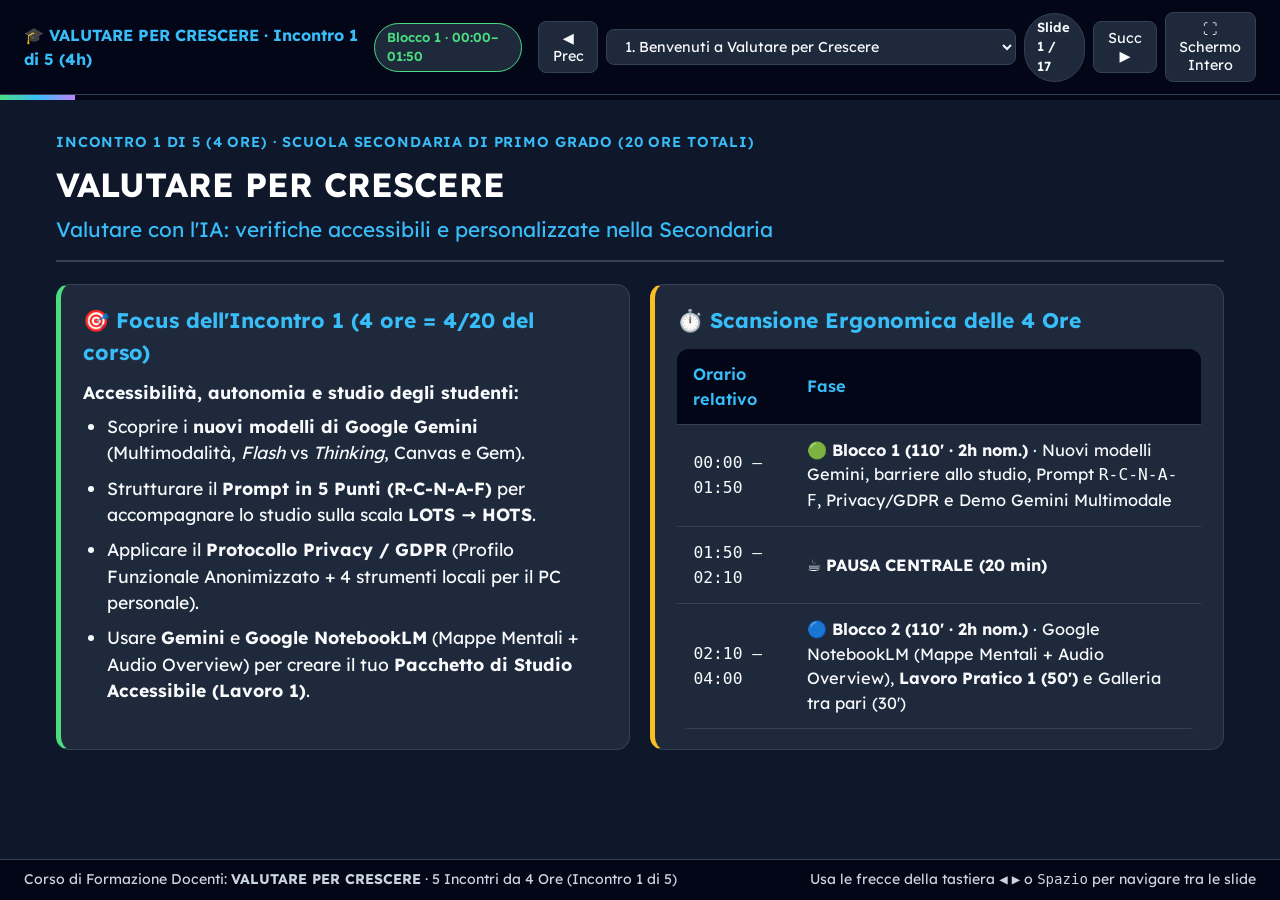
==== Incontro_1/Incontro_1_Presentazione_Aula.html @ 9e2d90a9 "Rimodulazione corso su 5 incontri da 4 ore (20h): Syllabus, Incontro 1, Lavori Pratici e Ricettario" ====
<!DOCTYPE html>
<html lang="it">
<head>
  <meta charset="UTF-8" />
  <meta name="viewport" content="width=device-width, initial-scale=1.0" />
  <title>VALUTARE PER CRESCERE — Incontro 1 di 5 (4 ore · Presentazione d'Aula)</title>
  <link rel="preconnect" href="https://fonts.googleapis.com">
  <link rel="preconnect" href="https://fonts.gstatic.com" crossorigin>
  <link href="https://fonts.googleapis.com/css2?family=Atkinson+Hyperlegible:ital,wght@0,400;0,700;1,400&family=Lexend:wght@400;500;600;700&display=swap" rel="stylesheet">
  <style>
    :root {
      --bg: #0f172a;
      --card: #1e293b;
      --card-alt: #263449;
      --text: #f8fafc;
      --muted: #cbd5e1;
      --accent: #38bdf8;
      --accent-green: #4ade80;
      --accent-amber: #fbbf24;
      --accent-purple: #c084fc;
      --danger: #f87171;
      --border: #334155;
    }
    * { box-sizing: border-box; margin: 0; padding: 0; }
    body {
      font-family: 'Lexend', 'Atkinson Hyperlegible', system-ui, sans-serif;
      background: var(--bg);
      color: var(--text);
      height: 100vh;
      display: flex;
      flex-direction: column;
      overflow: hidden;
      line-height: 1.5;
    }
    header {
      background: #020617;
      border-bottom: 1px solid var(--border);
      padding: 0.75rem 1.5rem;
      display: flex;
      align-items: center;
      justify-content: space-between;
      gap: 1rem;
    }
    .brand {
      display: flex;
      align-items: center;
      gap: 0.75rem;
      font-weight: 700;
      font-size: 1rem;
      color: var(--accent);
    }
    .badge {
      padding: 0.25rem 0.75rem;
      border-radius: 999px;
      font-size: 0.82rem;
      font-weight: 600;
      background: var(--card);
      color: var(--text);
      border: 1px solid var(--border);
    }
    .badge.b1 { border-color: var(--accent-green); color: var(--accent-green); }
    .badge.b2 { border-color: var(--accent); color: var(--accent); }
    .badge.pausa { border-color: var(--accent-amber); color: var(--accent-amber); }
    .controls {
      display: flex;
      align-items: center;
      gap: 0.5rem;
    }
    button, select {
      font-family: inherit;
      background: var(--card);
      color: var(--text);
      border: 1px solid var(--border);
      padding: 0.45rem 0.85rem;
      border-radius: 0.5rem;
      cursor: pointer;
      font-size: 0.9rem;
      transition: background 0.15s, border-color 0.15s;
    }
    button:hover, select:hover {
      background: var(--card-alt);
      border-color: var(--accent);
    }
    #progress-container {
      width: 100%;
      height: 5px;
      background: #020617;
    }
    #progress-bar {
      height: 100%;
      background: linear-gradient(90deg, var(--accent-green), var(--accent), var(--accent-purple));
      width: 5%;
      transition: width 0.25s ease;
    }
    main {
      flex: 1;
      overflow-y: auto;
      padding: 2rem 3.5rem;
      display: flex;
      align-items: flex-start;
      justify-content: center;
    }
    .slide {
      display: none;
      width: 100%;
      max-width: 1220px;
      animation: fadeIn 0.2s ease;
    }
    @keyframes fadeIn {
      from { opacity: 0; transform: translateY(6px); }
      to { opacity: 1; transform: translateY(0); }
    }
    .slide-header {
      margin-bottom: 1.4rem;
      border-bottom: 2px solid var(--border);
      padding-bottom: 0.9rem;
    }
    .slide-kicker {
      font-size: 0.9rem;
      text-transform: uppercase;
      letter-spacing: 0.06em;
      color: var(--accent);
      font-weight: 600;
      margin-bottom: 0.3rem;
    }
    h1 {
      font-size: 2.1rem;
      font-weight: 700;
      color: #ffffff;
    }
    h2 {
      font-size: 1.32rem;
      color: var(--accent);
      margin-bottom: 0.65rem;
    }
    p, li {
      font-size: 1.1rem;
      color: var(--text);
    }
    ul, ol {
      padding-left: 1.5rem;
      display: flex;
      flex-direction: column;
      gap: 0.55rem;
    }
    .grid-2 {
      display: grid;
      grid-template-columns: 1fr 1fr;
      gap: 1.25rem;
      margin-top: 1rem;
    }
    .grid-3 {
      display: grid;
      grid-template-columns: repeat(3, 1fr);
      gap: 1.1rem;
      margin-top: 1rem;
    }
    .card {
      background: var(--card);
      border: 1px solid var(--border);
      border-radius: 0.85rem;
      padding: 1.25rem 1.4rem;
    }
    .card.highlight-green { border-left: 5px solid var(--accent-green); }
    .card.highlight-blue { border-left: 5px solid var(--accent); }
    .card.highlight-amber { border-left: 5px solid var(--accent-amber); }
    .card.highlight-purple { border-left: 5px solid var(--accent-purple); }
    .card.highlight-red { border-left: 5px solid var(--danger); }
    table {
      width: 100%;
      border-collapse: collapse;
      margin-top: 0.8rem;
      background: var(--card);
      border-radius: 0.75rem;
      overflow: hidden;
    }
    th, td {
      padding: 0.8rem 1rem;
      text-align: left;
      border-bottom: 1px solid var(--border);
      font-size: 1.02rem;
    }
    th {
      background: #020617;
      color: var(--accent);
      font-weight: 600;
    }
    .prompt-box {
      background: #020617;
      border: 1px solid var(--accent);
      border-radius: 0.75rem;
      padding: 1rem 1.2rem;
      font-family: 'Atkinson Hyperlegible', monospace;
      font-size: 0.98rem;
      white-space: pre-wrap;
      margin-top: 0.75rem;
      position: relative;
      color: #e2e8f0;
    }
    .copy-btn {
      position: absolute;
      top: 0.6rem;
      right: 0.6rem;
      background: var(--accent);
      color: #020617;
      font-weight: 700;
      border: none;
      padding: 0.3rem 0.7rem;
      font-size: 0.8rem;
    }
    .copy-btn:hover {
      background: #7dd3fc;
    }
    .trainer-note {
      margin-top: 1.25rem;
      padding: 0.85rem 1.2rem;
      background: rgba(56, 189, 248, 0.1);
      border: 1px dashed var(--accent);
      border-radius: 0.65rem;
      font-size: 0.96rem;
      color: var(--muted);
    }
    footer {
      background: #020617;
      border-top: 1px solid var(--border);
      padding: 0.6rem 1.5rem;
      display: flex;
      justify-content: space-between;
      align-items: center;
      font-size: 0.88rem;
      color: var(--muted);
    }
  </style>
</head>
<body>
  <header>
    <div class="brand">
      <span>🎓 VALUTARE PER CRESCERE · Incontro 1 di 5 (4h)</span>
      <span id="block-badge" class="badge b1">Blocco 1 · 00:00–01:50</span>
    </div>
    <div class="controls">
      <button id="prev-btn" onclick="prevSlide()" title="Slide precedente (Freccia Sinistra)">◀ Prec</button>
      <select id="slide-select" onchange="jumpToSlide(this.value)" aria-label="Seleziona slide"></select>
      <span id="counter" class="badge">Slide 1 / 17</span>
      <button id="next-btn" onclick="nextSlide()" title="Slide successiva (Freccia Destra / Spazio)">Succ ▶</button>
      <button onclick="toggleFullScreen()" title="Schermo intero">⛶ Schermo Intero</button>
    </div>
  </header>
  <div id="progress-container"><div id="progress-bar"></div></div>

  <main>
    <!-- SLIDE 1 -->
    <section class="slide" data-block="Blocco 1 · 00:00–01:50" data-badge="b1" data-title="1. Benvenuti a Valutare per Crescere">
      <div class="slide-header">
        <div class="slide-kicker">Incontro 1 di 5 (4 ore) · Scuola Secondaria di Primo Grado (20 ore totali)</div>
        <h1>VALUTARE PER CRESCERE</h1>
        <p style="color:var(--accent); font-size:1.3rem; margin-top:0.3rem;">Valutare con l'IA: verifiche accessibili e personalizzate nella Secondaria</p>
      </div>
      <div class="grid-2">
        <div class="card highlight-green">
          <h2>🎯 Focus dell'Incontro 1 (4 ore = 4/20 del corso)</h2>
          <p style="margin-bottom:0.5rem;"><strong>Accessibilità, autonomia e studio degli studenti:</strong></p>
          <ul>
            <li>Scoprire i <strong>nuovi modelli di Google Gemini</strong> (Multimodalità, <em>Flash</em> vs <em>Thinking</em>, Canvas e Gem).</li>
            <li>Strutturare il <strong>Prompt in 5 Punti (R-C-N-A-F)</strong> per accompagnare lo studio sulla scala <strong>LOTS → HOTS</strong>.</li>
            <li>Applicare il <strong>Protocollo Privacy / GDPR</strong> (Profilo Funzionale Anonimizzato + 4 strumenti locali per il PC personale).</li>
            <li>Usare <strong>Gemini</strong> e <strong>Google NotebookLM</strong> (Mappe Mentali + Audio Overview) per creare il tuo <strong>Pacchetto di Studio Accessibile (Lavoro 1)</strong>.</li>
          </ul>
        </div>
        <div class="card highlight-amber">
          <h2>⏱️ Scansione Ergonomica delle 4 Ore</h2>
          <table>
            <tr><th>Orario relativo</th><th>Fase</th></tr>
            <tr><td><code>00:00 – 01:50</code></td><td>🟢 <strong>Blocco 1 (110' · 2h nom.)</strong> · Nuovi modelli Gemini, barriere allo studio, Prompt <code>R-C-N-A-F</code>, Privacy/GDPR e Demo Gemini Multimodale</td></tr>
            <tr><td><code>01:50 – 02:10</code></td><td>☕ <strong>PAUSA CENTRALE (20 min)</strong></td></tr>
            <tr><td><code>02:10 – 04:00</code></td><td>🔵 <strong>Blocco 2 (110' · 2h nom.)</strong> · Google NotebookLM (Mappe Mentali + Audio Overview), <strong>Lavoro Pratico 1 (50')</strong> e Galleria tra pari (30')</td></tr>
          </table>
        </div>
      </div>
    </section>

    <!-- SLIDE 2 -->
    <section class="slide" data-block="Blocco 1 · 00:00–01:50" data-badge="b1" data-title="2. Setup Operativo in Laboratorio">
      <div class="slide-header">
        <div class="slide-kicker">Logistica del Laboratorio Informatico · 10 minuti</div>
        <h1>Setup Operativo sul tuo Google Drive</h1>
      </div>
      <div class="grid-2">
        <div class="card highlight-blue">
          <h2>📁 1. Crea la tua Cartella per i 5 Giorni</h2>
          <ol>
            <li>Accedi a Chrome con il tuo account <strong>Google Workspace for Education</strong>.</li>
            <li>Apri <strong>Google Drive</strong> e crea la cartella principale:<br/><code>Corso_Valutare_Per_Crescere</code></li>
            <li>Crea all'interno le <strong>5 sottocartelle</strong> (una per ciascun incontro da 4 ore):
              <ul>
                <li><code>01_Giorno1_Studio_Accessibile</code> (Oggi!)</li>
                <li><code>02_Giorno2_Verifica_Multilivello_UDL</code></li>
                <li><code>03_Giorno3_Rubrica_KSM_e_Feedback</code></li>
                <li><code>04_Giorno4_Banca_Quesiti_e_Quiz_Digitale</code></li>
                <li><code>05_Giorno5_Verifica_Multimodale_e_Kit_Finale</code></li>
              </ul>
            </li>
          </ol>
        </div>
        <div class="card highlight-amber">
          <h2>🌐 2. Apri i 2 Strumenti IA di Oggi</h2>
          <ul>
            <li>Scheda 1: <strong>Google Gemini</strong> → <code>gemini.google.com</code></li>
            <li>Scheda 2: <strong>Google NotebookLM</strong> → <code>notebooklm.google</code></li>
          </ul>
          <div class="trainer-note">
            ⚠️ <strong>Regola di sicurezza in laboratorio:</strong> i PC della scuola sono condivisi. Salva sempre i tuoi lavori su Google Drive (mai sul Desktop locale) e ricorda di fare <strong>Logout</strong> a fine pomeriggio!
          </div>
        </div>
      </div>
    </section>

    <!-- SLIDE 3 -->
    <section class="slide" data-block="Blocco 1 · 00:00–01:50" data-badge="b1" data-title="3. Il Filo Rosso dei 5 Giorni (20 ore)">
      <div class="slide-header">
        <div class="slide-kicker">Architettura 5 Giorni × 4 Ore · 1 Lavoro Pratico al Giorno</div>
        <h1>Il Filo Rosso: 5 Lavori in Aula → 1 Kit Pronto per la Classe</h1>
      </div>
      <p>Scegli oggi <strong>un argomento reale della tua disciplina</strong>: in ciascuna delle 5 giornate costruirai un tassello del tuo <strong>Kit Valutativo Inclusivo</strong>.</p>
      <table>
        <thead>
          <tr><th>Giornata (4h)</th><th>Moduli del Corso (20/20)</th><th>Lavoro Pratico della Giornata</th></tr>
        </thead>
        <tbody>
          <tr>
            <td>🟢 <strong>Giorno 1 (4h)</strong></td>
            <td>Accessibilità, autonomia e studio degli studenti (<code>4/20</code>)</td>
            <td><strong>Lavoro 1</strong>: Pacchetto di Studio Accessibile (Gemini + NotebookLM)</td>
          </tr>
          <tr>
            <td>🔵 <strong>Giorno 2 (4h)</strong></td>
            <td>VerifichIAmo con l'IA — Parte I (<code>4h su 10/20</code>)</td>
            <td><strong>Lavoro 2</strong>: Verifica UDL a 3 Livelli sulla scala LOTS → HOTS</td>
          </tr>
          <tr>
            <td>🟣 <strong>Giorno 3 (4h)</strong></td>
            <td>VerifichIAmo con l'IA — Parte II (<code>4h su 10/20</code>)</td>
            <td><strong>Lavoro 3</strong>: Rubrica KSM + Autovalutazione + Feedback Formativo</td>
          </tr>
          <tr>
            <td>🟠 <strong>Giorno 4 (4h)</strong></td>
            <td>Area 1 Domande con IA (<code>2/20</code>) + Area 2 Quiz Digitali (<code>2/20</code>)</td>
            <td><strong>Lavoro 4A + 4B</strong>: Banca Quesiti in Fogli + Google Modulo Inclusivo</td>
          </tr>
          <tr>
            <td>🟡 <strong>Giorno 5 (4h)</strong></td>
            <td>Area 3 Video/Materiali (<code>2/20</code>) + VerifichIAmo Parte III (<code>2h su 10/20</code>)</td>
            <td><strong>Lavoro 5A + 5B</strong>: Verifica Multimodale + Peer-Review del Kit Completo</td>
          </tr>
        </tbody>
      </table>
    </section>

    <!-- SLIDE 4 -->
    <section class="slide" data-block="Blocco 1 · 00:00–01:50" data-badge="b1" data-title="4. Cosa cambia con i nuovi modelli di Gemini">
      <div class="slide-header">
        <div class="slide-kicker">Focus Tecnologico · Ecosistema Google Gratuito</div>
        <h1>Cosa Cambia con i Nuovi Modelli di Google Gemini?</h1>
      </div>
      <table>
        <thead>
          <tr>
            <th>Nuova Funzionalità</th>
            <th>Cosa significa sul piano tecnico</th>
            <th>Vantaggio pratico per il docente di Scuola Media</th>
          </tr>
        </thead>
        <tbody>
          <tr>
            <td>📸 <strong>1. Multimodalità Nativa</strong></td>
            <td>Elabora contemporaneamente testo, foto, schemi, grafici e PDF in un'unica ampia finestra di contesto.</td>
            <td>Fotografi la pagina del libro cartaceo o una vecchia verifica stampata e la trasformi subito senza ricopiare nulla.</td>
          </tr>
          <tr>
            <td>🧠 <strong>2. Modelli Rapidi (<em>Flash</em>) vs Ragionamento (<em>Thinking</em>)</strong></td>
            <td>I modelli <em>Thinking</em> eseguono una catena di pensiero (<em>Chain-of-Thought</em>) verificando vincoli e calcoli prima di rispondere.</td>
            <td>Usi <em>Flash</em> per glossari e testi ad alta leggibilità; usi <em>Thinking</em> per problemi di Matematica, verifiche LOTS→HOTS e <em>"Caccia all'errore"</em>.</td>
          </tr>
          <tr>
            <td>✍️ <strong>3. Gemini Canvas & Gem</strong></td>
            <td>Area di editing affiancata (Canvas) e assistenti pre-istruiti salvabili (Gem).</td>
            <td>Selezioni col mouse solo 3 righe troppo difficili e le semplifichi al volo; salvi le regole della tua materia in un Gem.</td>
          </tr>
          <tr>
            <td>📄 <strong>4. Esportazione 1-Clic in Workspace</strong></td>
            <td>Ponte nativo tra Gemini, Google Documenti e Google Fogli.</td>
            <td>Nessun copia-incolla manuale che perde la formattazione delle tabelle o delle griglie.</td>
          </tr>
        </tbody>
      </table>
    </section>

    <!-- SLIDE 5 -->
    <section class="slide" data-block="Blocco 1 · 00:00–01:50" data-badge="b1" data-title="5. Barriere allo studio e UDL nella Secondaria">
      <div class="slide-header">
        <div class="slide-kicker">Scuola Secondaria di I Grado (11–14 anni)</div>
        <h1>Abbattere le Barriere Strumentali senza Abbassare la Dignità Cognitiva</h1>
      </div>
      <div class="grid-2">
        <div class="card highlight-red">
          <h2>🚧 Cosa blocca lo studio autonomo a casa?</h2>
          <ul>
            <li><strong>DSA (L. 170/2010)</strong>: affaticamento nella decodifica visiva e saturazione della <em>memoria di lavoro</em> su periodi lunghi.</li>
            <li><strong>NAI / Italiano L2</strong>: competenza cognitiva integra, ma blocco sulla <em>lingua astratta dello studio</em> (passivi, subordinate, lessico tecnico non spiegato).</li>
            <li><strong>Disabilità (L. 104/92) e FIL</strong>: bisogno di ancoraggi concreti, esempi quotidiani e passaggi guidati.</li>
            <li><strong>ADHD / Funzioni Esecutive</strong>: smarrimento davanti al "muro di testo" privo di micro-obiettivi visivi.</li>
          </ul>
        </div>
        <div class="card highlight-green">
          <h2>💡 La Risposta UDL + IA</h2>
          <ul>
            <li><strong>Ridurre il Carico Cognitivo Estraneo</strong> (font, sintassi contorta, impaginazione confusa) per liberare energie sul <strong>Carico Pertinente</strong> (capire e ragionare).</li>
            <li><strong>Molteplici canali (UDL)</strong>: Testo <em>Easy-to-Read</em> + Mappa Mentale visiva + Audio Overview parlato.</li>
            <li><strong>Scaffolding</strong>: fornire la "rampa di accesso" (banca parole, esempio svolto, suggerimento) per far salire tutti verso il ragionamento!</li>
          </ul>
        </div>
      </div>
    </section>

    <!-- SLIDE 6 -->
    <section class="slide" data-block="Blocco 1 · 00:00–01:50" data-badge="b1" data-title="6. La Scala LOTS -> HOTS per guidare l'IA">
      <div class="slide-header">
        <div class="slide-kicker">Tassonomia di Anderson & Krathwohl (2001) + Criterio KSM</div>
        <h1>Perché "Studiare solo a Memoria" (LOTS 1) Penalizza i Più Fragili</h1>
      </div>
      <table>
        <thead>
          <tr>
            <th>Fascia</th>
            <th>Processo Cognitivo</th>
            <th>Cosa fa l'IA se NON la guidiamo</th>
            <th>Come istruiamo Gemini (Scaffolding Inclusivo)</th>
          </tr>
        </thead>
        <tbody>
          <tr>
            <td><strong>LOTS</strong></td>
            <td><strong>1. Ricordare</strong> <code>[A1, B1]</code></td>
            <td>❌ Genera 80% di domande mnemoniche (date, elenchi a vuoto).</td>
            <td>✅ Banche di parole, immagini etichettate, abbinamenti guidati.</td>
          </tr>
          <tr>
            <td><strong>LOTS</strong></td>
            <td><strong>2. Comprendere</strong> <code>[A2, B2]</code></td>
            <td>❌ Riassunti generici che tagliano i nessi causa-effetto.</td>
            <td>✅ Testi <em>Easy-to-Read</em>, metafore concrete, spiegazioni dialogate.</td>
          </tr>
          <tr>
            <td><strong>Ponte</strong></td>
            <td><strong>3. Applicare</strong> <code>[C3]</code></td>
            <td>❌ Esercizi privi di guida procedurale.</td>
            <td>✅ Procedura spezzettata <em>Passo 1 / Passo 2</em> + 1° esercizio già svolto.</td>
          </tr>
          <tr>
            <td><strong>HOTS</strong></td>
            <td><strong>4. Analizzare · 5. Valutare · 6. Creare</strong></td>
            <td>❌ Esclude gli HOTS dalle versioni facilitate!</td>
            <td>✅ Tabelle comparative semicompilate + <strong>"Caccia all'errore"</strong> con frasi-avvio.</td>
          </tr>
        </tbody>
      </table>
    </section>

    <!-- SLIDE 7 -->
    <section class="slide" data-block="Blocco 1 · 00:00–01:50" data-badge="b1" data-title="7. Il Framework R-C-N-A-F per governare Gemini">
      <div class="slide-header">
        <div class="slide-kicker">Ingegneria del Prompt Didattico</div>
        <h1>Governare Gemini fin dal Giorno 1: Il Prompt in 5 Punti (R-C-N-A-F)</h1>
      </div>
      <table>
        <thead>
          <tr>
            <th>Codice</th>
            <th>Blocco del Prompt</th>
            <th>Formula Operativa da usare su Gemini</th>
          </tr>
        </thead>
        <tbody>
          <tr>
            <td><strong>[R]</strong></td>
            <td><strong>RUOLO</strong></td>
            <td><em>"Agisci come docente esperto di [Materia] nella Scuola Secondaria di I grado e specialista in didattica inclusiva UDL..."</em></td>
          </tr>
          <tr>
            <td><strong>[C]</strong></td>
            <td><strong>CLASSE</strong></td>
            <td><em>"Classe [1ª/2ª/3ª] media (studenti di [11/12/13] anni)..."</em></td>
          </tr>
          <tr>
            <td><strong>[N]</strong></td>
            <td><strong>NUCLEI E SCALA LOTS → HOTS</strong></td>
            <td><em>"Conserva questi nuclei fondanti [...] e accompagna lo studente dal Ricordare [A1] al Comprendere le relazioni [B2] e all'Applicare [C3]..."</em></td>
          </tr>
          <tr>
            <td><strong>[A]</strong></td>
            <td><strong>ACCESSIBILITÀ (Profilo Anonimo)</strong></td>
            <td><em>"Regole Easy-to-Read: frasi attive di max 15-18 parole, zero doppie negazioni, paragrafi con titolo-domanda, termini tecnici in GRASSETTO..."</em></td>
          </tr>
          <tr>
            <td><strong>[F]</strong></td>
            <td><strong>FORMATO DI OUTPUT</strong></td>
            <td><em>"Restituisci: 1) Testo adattato; 2) Tabella Glossario con esempi; 3) 3 domande-guida con suggerimento [Aiuto: ...] pronte per Esporta in Documenti."</em></td>
          </tr>
        </tbody>
      </table>
    </section>

    <!-- SLIDE 8 -->
    <section class="slide" data-block="Blocco 1 · 00:00–01:50" data-badge="b1" data-title="8. Privacy, GDPR e Profilo Funzionale Anonimizzato">
      <div class="slide-header">
        <div class="slide-kicker">Tutela dei Minori · GDPR Art. 9 · AI Act · Linee Guida MIM</div>
        <h1>Privacy e IA a Scuola: Il Profilo Funzionale Anonimizzato</h1>
      </div>
      <table>
        <thead>
          <tr>
            <th style="width:38%;">❌ Prompt VIETATO (Viola il GDPR)</th>
            <th>✅ Prompt CORRETTO (Profilo Funzionale Anonimizzato)</th>
          </tr>
        </thead>
        <tbody>
          <tr>
            <td><em>"Adatta questa pagina per Luca Bianchi della 1ª C che ha dislessia severa F81.0 e ADHD come da PDP..."</em></td>
            <td><em>"Adatta questo testo per una 1ª media includendo accorgimenti per studenti con affaticamento nella decodifica della lettura e tempi brevi di attenzione: usa paragrafi di max 4 righe con titolo-domanda, frasi attive sotto le 16 parole e parole chiave in grassetto."</em></td>
          </tr>
          <tr>
            <td><em>"Ecco il PEI di Sofia (L. 104 disabilità intellettiva lieve), falle una scheda di scienze..."</em></td>
            <td><em>"Progetta una scheda per obiettivi minimi focalizzata sui 3 nuclei essenziali: usa frasi lineari Soggetto-Verbo-Complemento, collega ogni concetto a un esempio concreto quotidiano e inserisci 3 domande a scelta guidata con suggerimento."</em></td>
          </tr>
          <tr>
            <td><em>"Fai una scheda per Youssef arrivato dall'Egitto un mese fa..."</em></td>
            <td><em>"Adatta questa scheda per studenti di 12 anni con alta competenza cognitiva ma Italiano L2 a livello A1/A2: usa verbi al presente, lessico ad alta frequenza e spiega i 5 termini tecnici in un glossario semplice."</em></td>
          </tr>
        </tbody>
      </table>
    </section>

    <!-- SLIDE 9 -->
    <section class="slide" data-block="Blocco 1 · 00:00–01:50" data-badge="b1" data-title="9. Demo Strumenti Locali Gratuiti (PC Personale)">
      <div class="slide-header">
        <div class="slide-kicker">Demo Live del Formatore · 100% Offline sul PC di Casa</div>
        <h1>4 Strumenti Locali Gratuiti per la Privacy sul tuo PC Personale</h1>
      </div>
      <div class="grid-2">
        <div class="card highlight-green">
          <h2>🛡️ 1. PDF24 Creator (Windows · Offline)</h2>
          <p>Funzione <strong>"Oscura PDF"</strong>: distrugge fisicamente nomi e dati sensibili da un PDF prima di usarlo. Funzione <strong>"Estrai pagine"</strong> per isolare 1 pagina da caricare in Gemini senza usare siti web esterni.</p>
        </div>
        <div class="card highlight-blue">
          <h2>🤖 2. LM Studio / GPT4All (IA 100% Offline)</h2>
          <p>Esegue modelli IA compatti (es. <em>Gemma 3, Qwen 2.5, Llama 3.2</em>) direttamente sulla memoria del tuo PC personale <strong>anche con il Wi-Fi spento</strong>. Zero dati inviati nel cloud.</p>
        </div>
        <div class="card highlight-purple">
          <h2>🧩 3. Lumi Education (H5P Desktop)</h2>
          <p>Crea sul tuo PC video interattivi, cloze e flashcard ed esporta tutto in <strong>un singolo file <code>.html</code></strong> da caricare su Google Classroom (zero account per gli studenti!).</p>
        </div>
        <div class="card highlight-amber">
          <h2>📝 4. LibreOffice + Modulo Extra A</h2>
          <p>Pulizia in 1 clic dei metadati autore ed esportazione in <strong>PDF/UA accessibile</strong> per le sintesi vocali.<br/>📌 <em>Segnalazione: in Drive trovate il <strong>Modulo Extra A</strong> sull'uso etico dell'IA da parte degli alunni a casa!</em></p>
        </div>
      </div>
    </section>

    <!-- SLIDE 10 -->
    <section class="slide" data-block="Blocco 1 · 00:00–01:50" data-badge="b1" data-title="10. Demo Live 1: Gemini Multimodale + Canvas">
      <div class="slide-header">
        <div class="slide-kicker">Demo Live 1 (15 min) · Prima della Pausa</div>
        <h1>Dalla Foto del Libro alla Scheda Easy-to-Read in Gemini Canvas</h1>
      </div>
      <div class="prompt-box"><button class="copy-btn" onclick="copyPrompt(this)">📋 Copia Prompt Template 1</button>[R - RUOLO] Agisci come un docente esperto di [MATERIA] nella Scuola Secondaria di Primo Grado e specialista in didattica inclusiva UDL.
[C - CLASSE] Lavoriamo per una classe [1ª / 2ª / 3ª] media (studenti di [11 / 12 / 13] anni).
[N - NUCLEI E SCALA COGNITIVA] Partendo dal testo o dall'immagine allegata su [ARGOMENTO], conserva tutti i concetti fondamentali della disciplina ma riorganizzali per accompagnare lo studente dal semplice ricordare (LOTS 1) alla comprensione delle relazioni causa-effetto e all'applicazione pratica (LOTS 2 e 3).
[A - ACCESSIBILITÀ E PROFILO FUNZIONALE] Applica rigorosamente le regole Easy-to-Read per studenti con affaticamento nella lettura e memoria di lavoro fragile:
- frasi brevi (massimo 15-18 parole) in forma attiva e zero doppie negazioni;
- testo diviso in 3 o 4 paragrafi brevi, ciascuno introdotto da un titolo-domanda;
- termini tecnici fondamentali mantenuti in GRASSETTO e spiegati subito tra parentesi con parole semplici.
[F - FORMATO DI OUTPUT] Restituisci una scheda strutturata in 3 parti:
1. TESTO AD ALTA LEGGIBILITÀ (con paragrafi titolati e parole chiave in grassetto);
2. TABELLA GLOSSARIO (colonne: Termine tecnico | Spiegazione semplice | Esempio concreto quotidiano);
3. TRE DOMANDE GUIDA ALLO STUDIO graduate (1 sul Ricordare con banca parole, 1 sul Comprendere, 1 sull'Applicare), ciascuna accompagnata da un suggerimento "[Aiuto: ...]".</div>
    </section>

    <!-- SLIDE 11 (PAUSA CENTRALE) -->
    <section class="slide" data-block="Pausa Centrale · 01:50–02:10" data-badge="pausa" data-title="11. PAUSA CENTRALE (20 minuti)">
      <div class="card highlight-amber" style="text-align:center; padding:3.5rem 2rem; margin-top:2rem;">
        <div class="slide-kicker">Stacco Ergonomico di Metà Pomeriggio · 01:50 – 02:10</div>
        <h1 style="font-size:3rem; margin:1rem 0;">☕ PAUSA CENTRALE — 20 Minuti</h1>
        <p style="font-size:1.35rem; color:var(--muted);">Sgranchiamoci le gambe e prendiamo un caffè.<br/>Al rientro (`02:10`): <strong>Google NotebookLM (Mappe Mentali + Audio Overview) e Lavoro Pratico 1 (50')!</strong></p>
      </div>
    </section>

    <!-- SLIDE 12 -->
    <section class="slide" data-block="Blocco 2 · 02:10–04:00" data-badge="b2" data-title="12. Google NotebookLM: Zero Allucinazioni">
      <div class="slide-header">
        <div class="slide-kicker">Blocco 2 (`02:10 – 04:00`) · Demo Live 2 (`notebooklm.google`)</div>
        <h1>Google NotebookLM: L'IA Ancorata al 100% alle Fonti del Docente</h1>
      </div>
      <div class="grid-3">
        <div class="card highlight-green">
          <h2>🔒 1. Grounding & Citazioni</h2>
          <p>Carichi i tuoi <strong>PDF, Google Docs, Slide e link YouTube</strong>. NotebookLM risponde <strong>solo</strong> usando i tuoi materiali e inserisce i numerini cliccabili che rimandano alla riga esatta della fonte.</p>
        </div>
        <div class="card highlight-blue">
          <h2>🗺️ 2. Mappe Mentali Automatiche</h2>
          <p>Con 1 clic nel pannello <em>Studio</em> genera una <strong>Mappa Mentale interattiva</strong> ad albero: puoi espandere i rami e <strong>scaricarla come immagine PNG</strong> da inserire nella scheda!</p>
        </div>
        <div class="card highlight-purple">
          <h2>🎧 3. Audio Overview (Podcast IT)</h2>
          <p>Genera un <strong>dialogo audio a due voci in italiano</strong> che spiega la tua lezione! Straordinario per il ripasso a casa degli alunni con <strong>dislessia o fatica di lettura</strong>.</p>
        </div>
      </div>
      <div class="prompt-box" style="margin-top:1rem;"><button class="copy-btn" onclick="copyPrompt(this)">📋 Copia Istruzione Audio</button>Istruzione per "Personalizza" nell'Audio Overview di NotebookLM:
"Parlate in italiano rivolgendovi direttamente a studenti di [1ª/2ª/3ª] media. Usate un tono incoraggiante e chiaro. Spiegate bene i 3 concetti fondamentali del documento usando una metafora o un esempio vicino alla vita quotidiana dei ragazzi."</div>
    </section>

    <!-- SLIDE 13 -->
    <section class="slide" data-block="Blocco 2 · 02:10–04:00" data-badge="b2" data-title="13. I 6 Esempi Pronti per il Giorno 1">
      <div class="slide-header">
        <div class="slide-kicker">Dal Ricettario dei 30 Esempi Proporzionali · Giorno 1</div>
        <h1>6 Esempi Già Pronti per il Lavoro Pratico di Oggi</h1>
      </div>
      <div class="grid-3">
        <div class="card highlight-blue">
          <h2>📘 `#01` Italiano (1ª)</h2>
          <p>Foto pagina antologia (<em>Ulisse e Polifemo</em>) → <em>Easy-to-Read</em> in 3 scene in Gemini Canvas per alunni con dislessia.</p>
        </div>
        <div class="card highlight-blue">
          <h2>📘 `#02` Italiano L2 (2ª)</h2>
          <p>Testo storico-letterario → Mappa testuale e glossario ad alta frequenza per alunni <strong>NAI</strong> + Audio Overview.</p>
        </div>
        <div class="card highlight-green">
          <h2>📐 `#07` Matematica (1ª)</h2>
          <p>Foto esercizi sulle <strong>Frazioni</strong> → Ricetta procedurale <em>Passo 1 / Passo 2</em> con esercizio-modello svolto per discalculia.</p>
        </div>
        <div class="card highlight-amber">
          <h2>🇬🇧 `#11` Inglese (1ª)</h2>
          <p>Reading graduata su <em>Daily Routine</em> con <strong>Word Bank fonetica</strong> e verbi in grassetto per DSA.</p>
        </div>
        <div class="card highlight-purple">
          <h2>🌍 `#16` Geografia (1ª)</h2>
          <p><strong>Gemini Multimodale</strong> su carta fisica/climatica → Guida in 3 mosse alla lettura della carta + glossario.</p>
        </div>
        <div class="card highlight-green">
          <h2>🔬 `#18` Scienze (1ª)</h2>
          <p><strong>NotebookLM</strong> su <em>La Cellula</em> → Mappa Mentale + Audio Overview + metafora della fabbrica ecologica.</p>
        </div>
      </div>
    </section>

    <!-- SLIDE 14 -->
    <section class="slide" data-block="Blocco 2 · 02:10–04:00" data-badge="b2" data-title="14. LAVORO PRATICO 1 (50 minuti)">
      <div class="slide-header">
        <div class="slide-kicker">Laboratorio Hands-On · `02:40 – 03:30` (50 Minuti al PC)</div>
        <h1>🛠️ LAVORO PRATICO 1: Crea il tuo Pacchetto di Studio Accessibile</h1>
      </div>
      <div class="grid-2">
        <div class="card highlight-green">
          <h2>🟢 BINARIO BASE ("Pronti Via")</h2>
          <ol>
            <li>Scegli un testo/argomento della tua materia (su cui lavorerai anche nei Giorni 2, 3, 4 e 5).</li>
            <li>Usa il <strong>Prompt Template 1</strong> su <strong>Google Gemini</strong> (o uno dei prompt della tua materia dal <em>Ricettario dei 30 Esempi</em>).</li>
            <li>Verifica l'output (<em>Human-in-the-Loop</em>) e clicca su <strong>"Esporta in Documenti"</strong>.</li>
            <li>Formatta il Documento Google con font <strong>Lexend (12 pt, interlinea 1,5, allineato a sinistra)</strong> e salvalo in Drive → <code>01_Giorno1_Studio_Accessibile</code>.</li>
          </ol>
        </div>
        <div class="card highlight-blue">
          <h2>🔵 BINARIO APPROFONDIMENTO</h2>
          <ol>
            <li>Parti da una <strong>foto/PDF</strong> di una pagina del libro in <strong>Gemini Multimodale + Canvas</strong> e modifica un paragrafo in tempo reale.</li>
            <li>Crea un taccuino su <strong>Google NotebookLM</strong> caricando il tuo documento (+ un video YouTube).</li>
            <li>Genera e scarica la <strong>Mappa Mentale PNG</strong> (incollala in cima al tuo Documento Google!) e avvia l'<strong>Audio Overview personalizzato</strong> per la tua classe.</li>
          </ol>
        </div>
      </div>
    </section>

    <!-- SLIDE 15 -->
    <section class="slide" data-block="Blocco 2 · 02:10–04:00" data-badge="b2" data-title="15. Galleria tra Pari e Debriefing">
      <div class="slide-header">
        <div class="slide-kicker">Condivisione e Validazione (`03:30 – 03:50` · 20 min)</div>
        <h1>Galleria Lampo e Confronto tra Dipartimenti</h1>
      </div>
      <div class="grid-2">
        <div class="card highlight-purple">
          <h2>🔍 3 Esempi dal Vivo (Lettere, STEM, Lingue/Tecnico-Artistiche)</h2>
          <ul>
            <li>Osserviamo insieme 3 pacchetti di studio appena creati dai colleghi.</li>
            <li>Notiamo come il testo <em>Easy-to-Read</em> + la <strong>Mappa Mentale</strong> di NotebookLM offrano due punti d'accesso complementari allo stesso contenuto.</li>
          </ul>
        </div>
        <div class="card highlight-green">
          <h2>💬 3 Domande di Debriefing</h2>
          <ol>
            <li>Quale differenza avete notato tra un riassunto tradizionale e la scheda strutturata con il Prompt in 5 punti?</li>
            <li>In quale punto siete dovuti intervenire voi (<em>Human-in-the-Loop</em>) per correggere Gemini?</li>
            <li>Come userete la <strong>Mappa Mentale</strong> o l'<strong>Audio Overview</strong> con i vostri alunni BES/DSA/NAI?</li>
          </ol>
        </div>
      </div>
    </section>

    <!-- SLIDE 16 -->
    <section class="slide" data-block="Blocco 2 · 02:10–04:00" data-badge="b2" data-title="16. Il Ricettario dei 30 Esempi Proporzionali">
      <div class="slide-header">
        <div class="slide-kicker">Risorsa Completa del Corso · 6 Esempi per ciascuno dei 5 Giorni</div>
        <h1>30 Prompt Proporzionali alle Materie della Scuola Media</h1>
      </div>
      <div class="grid-3">
        <div class="card highlight-blue">
          <h2>📘 Area Lettere (33,3%)</h2>
          <ul>
            <li><strong>Italiano</strong>: 6 esempi (<code>#01–#06</code>)</li>
            <li><strong>Storia</strong>: 2 esempi (<code>#14–#15</code>)</li>
            <li><strong>Geografia</strong>: 2 esempi (<code>#16–#17</code>)</li>
          </ul>
        </div>
        <div class="card highlight-green">
          <h2>📐 Area STEM & Lingue (36,7%)</h2>
          <ul>
            <li><strong>Matematica</strong>: 4 esempi (<code>#07–#10</code>)</li>
            <li><strong>Scienze</strong>: 2 esempi (<code>#18–#19</code>)</li>
            <li><strong>Inglese</strong>: 3 esempi (<code>#11–#13</code>)</li>
            <li><strong>2ª Lingua (Fr/Sp)</strong>: 2 esempi (<code>#20–#21</code>)</li>
          </ul>
        </div>
        <div class="card highlight-purple">
          <h2>🎨 Tecnico-Artistiche, Motorie, IRC (30%)</h2>
          <ul>
            <li><strong>Tecnologia</strong>: 2 esempi (<code>#22–#23</code>)</li>
            <li><strong>Arte e Immagine</strong>: 2 esempi (<code>#24–#25</code>)</li>
            <li><strong>Musica</strong>: 2 esempi (<code>#26–#27</code>)</li>
            <li><strong>Ed. Fisica</strong>: 2 esempi (<code>#28–#29</code>)</li>
            <li><strong>IRC / Ed. Civica</strong>: 1 esempio (<code>#30</code>)</li>
          </ul>
        </div>
      </div>
    </section>

    <!-- SLIDE 17 -->
    <section class="slide" data-block="Blocco 2 · 02:10–04:00" data-badge="b2" data-title="17. Checklist Finale e Ponte verso il Giorno 2">
      <div class="slide-header">
        <div class="slide-kicker">Chiusura Incontro 1 di 5 (`03:50 – 04:00`) · Arrivederci all'Incontro 2!</div>
        <h1>Checklist di Fine Giornata 1 & Anticipazione Giorno 2</h1>
      </div>
      <div class="grid-2">
        <div class="card highlight-green">
          <h2>✅ Verifica nella tua Cartella Google Drive</h2>
          <ul>
            <li>✔ Cartella <code>Corso_Valutare_Per_Crescere / 01_Giorno1_Studio_Accessibile</code> creata.</li>
            <li>✔ Documento Google con il tuo <strong>Pacchetto di Studio Accessibile (Lavoro 1)</strong> salvato.</li>
            <li>✔ <strong>Mappa Mentale PNG</strong> e/o <strong>Audio Overview</strong> generati su <strong>NotebookLM</strong>.</li>
            <li>🔒 <strong>Ricorda di effettuare il LOGOUT dal browser del laboratorio!</strong></li>
          </ul>
        </div>
        <div class="card highlight-purple">
          <h2>🚀 Cosa faremo nell'Incontro 2 di 5 (4 ore)</h2>
          <p><strong>VerifichIAmo con l'IA — Parte I (4h)</strong>:</p>
          <ul>
            <li>Dal Prompt di studio al <strong>Prompt di Verifica (`R-C-N-A-F`)</strong>;</li>
            <li>Radiografia di una verifica reale con <strong>Gemini Multimodale</strong>;</li>
            <li>Progettazione della <strong>Verifica UDL su 3 Livelli</strong> (Facilitata/Equipollente, Standard, Potenziamento) con il modello di <strong>Ragionamento (<em>Thinking</em>)</strong>, la scala <strong>LOTS → HOTS</strong> e la <em>"Caccia all'errore"</em>;</li>
            <li>Creazione del tuo <strong>Gem disciplinare permanente</strong>.</li>
          </ul>
        </div>
      </div>
    </section>
  </main>

  <footer>
    <div>Corso di Formazione Docenti: <strong>VALUTARE PER CRESCERE</strong> · 5 Incontri da 4 Ore (Incontro 1 di 5)</div>
    <div>Usa le frecce della tastiera <code>◀</code> <code>▶</code> o <code>Spazio</code> per navigare tra le slide</div>
  </footer>

  <script>
    const slides = document.querySelectorAll('.slide');
    const counter = document.getElementById('counter');
    const progressBar = document.getElementById('progress-bar');
    const blockBadge = document.getElementById('block-badge');
    const slideSelect = document.getElementById('slide-select');
    let currentSlide = 0;

    function initSelect() {
      slides.forEach((s, idx) => {
        const opt = document.createElement('option');
        opt.value = idx;
        opt.textContent = s.dataset.title || `Slide ${idx + 1}`;
        slideSelect.appendChild(opt);
      });
    }

    function showSlide(n, slidesList, counterEl) {
      if (n < 0) n = 0;
      if (n >= slidesList.length) n = slidesList.length - 1;
      currentSlide = n;
      slidesList.forEach((slide, index) => {
        slide.style.display = index === n ? 'block' : 'none';
      });
      counterEl.textContent = `Slide ${n + 1} / ${slidesList.length}`;
      slideSelect.value = n;
      const pct = ((n + 1) / slidesList.length) * 100;
      progressBar.style.width = `${pct}%`;

      const active = slidesList[n];
      blockBadge.textContent = active.dataset.block || '';
      blockBadge.className = `badge ${active.dataset.badge || 'b1'}`;
    }

    function nextSlide() { showSlide(currentSlide + 1, slides, counter); }
    function prevSlide() { showSlide(currentSlide - 1, slides, counter); }
    function jumpToSlide(val) { showSlide(parseInt(val, 10), slides, counter); }

    function copyPrompt(btn) {
      const box = btn.parentElement;
      const text = box.innerText.replace(btn.innerText, '').trim();
      navigator.clipboard.writeText(text).then(() => {
        const old = btn.textContent;
        btn.textContent = '✅ Copiato!';
        setTimeout(() => { btn.textContent = old; }, 1600);
      });
    }

    function toggleFullScreen() {
      if (!document.fullscreenElement) {
        document.documentElement.requestFullscreen().catch(() => {});
      } else {
        document.exitFullscreen().catch(() => {});
      }
    }

    document.addEventListener('keydown', (e) => {
      if (e.key === 'ArrowRight' || e.key === ' ') {
        e.preventDefault();
        nextSlide();
      } else if (e.key === 'ArrowLeft') {
        e.preventDefault();
        prevSlide();
      }
    });

    initSelect();
    showSlide(0, slides, counter);
  </script>
</body>
</html>
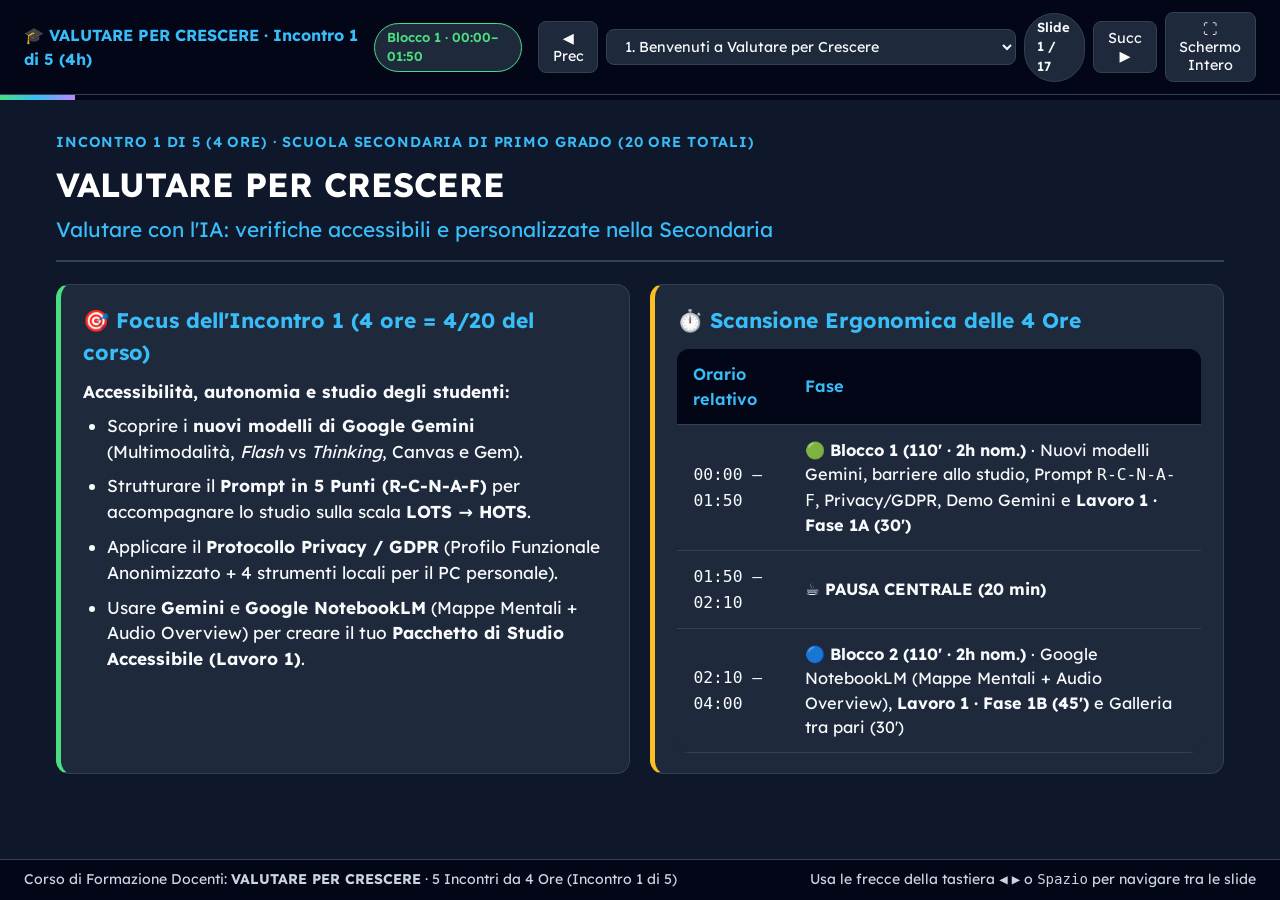
==== commit 8b1a5584: "Revisione completa: contenuti, asset CSS/JS condivisi, coerenza 5x4h e link GitHub nella home" ====
--- a/Incontro_1/Incontro_1_Presentazione_Aula.html
+++ b/Incontro_1/Incontro_1_Presentazione_Aula.html
@@ -7,230 +7,7 @@
   <link rel="preconnect" href="https://fonts.googleapis.com">
   <link rel="preconnect" href="https://fonts.gstatic.com" crossorigin>
   <link href="https://fonts.googleapis.com/css2?family=Atkinson+Hyperlegible:ital,wght@0,400;0,700;1,400&family=Lexend:wght@400;500;600;700&display=swap" rel="stylesheet">
-  <style>
-    :root {
-      --bg: #0f172a;
-      --card: #1e293b;
-      --card-alt: #263449;
-      --text: #f8fafc;
-      --muted: #cbd5e1;
-      --accent: #38bdf8;
-      --accent-green: #4ade80;
-      --accent-amber: #fbbf24;
-      --accent-purple: #c084fc;
-      --danger: #f87171;
-      --border: #334155;
-    }
-    * { box-sizing: border-box; margin: 0; padding: 0; }
-    body {
-      font-family: 'Lexend', 'Atkinson Hyperlegible', system-ui, sans-serif;
-      background: var(--bg);
-      color: var(--text);
-      height: 100vh;
-      display: flex;
-      flex-direction: column;
-      overflow: hidden;
-      line-height: 1.5;
-    }
-    header {
-      background: #020617;
-      border-bottom: 1px solid var(--border);
-      padding: 0.75rem 1.5rem;
-      display: flex;
-      align-items: center;
-      justify-content: space-between;
-      gap: 1rem;
-    }
-    .brand {
-      display: flex;
-      align-items: center;
-      gap: 0.75rem;
-      font-weight: 700;
-      font-size: 1rem;
-      color: var(--accent);
-    }
-    .badge {
-      padding: 0.25rem 0.75rem;
-      border-radius: 999px;
-      font-size: 0.82rem;
-      font-weight: 600;
-      background: var(--card);
-      color: var(--text);
-      border: 1px solid var(--border);
-    }
-    .badge.b1 { border-color: var(--accent-green); color: var(--accent-green); }
-    .badge.b2 { border-color: var(--accent); color: var(--accent); }
-    .badge.pausa { border-color: var(--accent-amber); color: var(--accent-amber); }
-    .controls {
-      display: flex;
-      align-items: center;
-      gap: 0.5rem;
-    }
-    button, select {
-      font-family: inherit;
-      background: var(--card);
-      color: var(--text);
-      border: 1px solid var(--border);
-      padding: 0.45rem 0.85rem;
-      border-radius: 0.5rem;
-      cursor: pointer;
-      font-size: 0.9rem;
-      transition: background 0.15s, border-color 0.15s;
-    }
-    button:hover, select:hover {
-      background: var(--card-alt);
-      border-color: var(--accent);
-    }
-    #progress-container {
-      width: 100%;
-      height: 5px;
-      background: #020617;
-    }
-    #progress-bar {
-      height: 100%;
-      background: linear-gradient(90deg, var(--accent-green), var(--accent), var(--accent-purple));
-      width: 5%;
-      transition: width 0.25s ease;
-    }
-    main {
-      flex: 1;
-      overflow-y: auto;
-      padding: 2rem 3.5rem;
-      display: flex;
-      align-items: flex-start;
-      justify-content: center;
-    }
-    .slide {
-      display: none;
-      width: 100%;
-      max-width: 1220px;
-      animation: fadeIn 0.2s ease;
-    }
-    @keyframes fadeIn {
-      from { opacity: 0; transform: translateY(6px); }
-      to { opacity: 1; transform: translateY(0); }
-    }
-    .slide-header {
-      margin-bottom: 1.4rem;
-      border-bottom: 2px solid var(--border);
-      padding-bottom: 0.9rem;
-    }
-    .slide-kicker {
-      font-size: 0.9rem;
-      text-transform: uppercase;
-      letter-spacing: 0.06em;
-      color: var(--accent);
-      font-weight: 600;
-      margin-bottom: 0.3rem;
-    }
-    h1 {
-      font-size: 2.1rem;
-      font-weight: 700;
-      color: #ffffff;
-    }
-    h2 {
-      font-size: 1.32rem;
-      color: var(--accent);
-      margin-bottom: 0.65rem;
-    }
-    p, li {
-      font-size: 1.1rem;
-      color: var(--text);
-    }
-    ul, ol {
-      padding-left: 1.5rem;
-      display: flex;
-      flex-direction: column;
-      gap: 0.55rem;
-    }
-    .grid-2 {
-      display: grid;
-      grid-template-columns: 1fr 1fr;
-      gap: 1.25rem;
-      margin-top: 1rem;
-    }
-    .grid-3 {
-      display: grid;
-      grid-template-columns: repeat(3, 1fr);
-      gap: 1.1rem;
-      margin-top: 1rem;
-    }
-    .card {
-      background: var(--card);
-      border: 1px solid var(--border);
-      border-radius: 0.85rem;
-      padding: 1.25rem 1.4rem;
-    }
-    .card.highlight-green { border-left: 5px solid var(--accent-green); }
-    .card.highlight-blue { border-left: 5px solid var(--accent); }
-    .card.highlight-amber { border-left: 5px solid var(--accent-amber); }
-    .card.highlight-purple { border-left: 5px solid var(--accent-purple); }
-    .card.highlight-red { border-left: 5px solid var(--danger); }
-    table {
-      width: 100%;
-      border-collapse: collapse;
-      margin-top: 0.8rem;
-      background: var(--card);
-      border-radius: 0.75rem;
-      overflow: hidden;
-    }
-    th, td {
-      padding: 0.8rem 1rem;
-      text-align: left;
-      border-bottom: 1px solid var(--border);
-      font-size: 1.02rem;
-    }
-    th {
-      background: #020617;
-      color: var(--accent);
-      font-weight: 600;
-    }
-    .prompt-box {
-      background: #020617;
-      border: 1px solid var(--accent);
-      border-radius: 0.75rem;
-      padding: 1rem 1.2rem;
-      font-family: 'Atkinson Hyperlegible', monospace;
-      font-size: 0.98rem;
-      white-space: pre-wrap;
-      margin-top: 0.75rem;
-      position: relative;
-      color: #e2e8f0;
-    }
-    .copy-btn {
-      position: absolute;
-      top: 0.6rem;
-      right: 0.6rem;
-      background: var(--accent);
-      color: #020617;
-      font-weight: 700;
-      border: none;
-      padding: 0.3rem 0.7rem;
-      font-size: 0.8rem;
-    }
-    .copy-btn:hover {
-      background: #7dd3fc;
-    }
-    .trainer-note {
-      margin-top: 1.25rem;
-      padding: 0.85rem 1.2rem;
-      background: rgba(56, 189, 248, 0.1);
-      border: 1px dashed var(--accent);
-      border-radius: 0.65rem;
-      font-size: 0.96rem;
-      color: var(--muted);
-    }
-    footer {
-      background: #020617;
-      border-top: 1px solid var(--border);
-      padding: 0.6rem 1.5rem;
-      display: flex;
-      justify-content: space-between;
-      align-items: center;
-      font-size: 0.88rem;
-      color: var(--muted);
-    }
-  </style>
+  <link rel="stylesheet" href="../assets/presentazione.css" />
 </head>
 <body>
   <header>
@@ -271,9 +48,9 @@
           <h2>⏱️ Scansione Ergonomica delle 4 Ore</h2>
           <table>
             <tr><th>Orario relativo</th><th>Fase</th></tr>
-            <tr><td><code>00:00 – 01:50</code></td><td>🟢 <strong>Blocco 1 (110' · 2h nom.)</strong> · Nuovi modelli Gemini, barriere allo studio, Prompt <code>R-C-N-A-F</code>, Privacy/GDPR e Demo Gemini Multimodale</td></tr>
+            <tr><td><code>00:00 – 01:50</code></td><td>🟢 <strong>Blocco 1 (110' · 2h nom.)</strong> · Nuovi modelli Gemini, barriere allo studio, Prompt <code>R-C-N-A-F</code>, Privacy/GDPR, Demo Gemini e <strong>Lavoro 1 · Fase 1A (30')</strong></td></tr>
             <tr><td><code>01:50 – 02:10</code></td><td>☕ <strong>PAUSA CENTRALE (20 min)</strong></td></tr>
-            <tr><td><code>02:10 – 04:00</code></td><td>🔵 <strong>Blocco 2 (110' · 2h nom.)</strong> · Google NotebookLM (Mappe Mentali + Audio Overview), <strong>Lavoro Pratico 1 (50')</strong> e Galleria tra pari (30')</td></tr>
+            <tr><td><code>02:10 – 04:00</code></td><td>🔵 <strong>Blocco 2 (110' · 2h nom.)</strong> · Google NotebookLM (Mappe Mentali + Audio Overview), <strong>Lavoro 1 · Fase 1B (45')</strong> e Galleria tra pari (30')</td></tr>
           </table>
         </div>
       </div>
@@ -293,11 +70,11 @@
             <li>Apri <strong>Google Drive</strong> e crea la cartella principale:<br/><code>Corso_Valutare_Per_Crescere</code></li>
             <li>Crea all'interno le <strong>5 sottocartelle</strong> (una per ciascun incontro da 4 ore):
               <ul>
-                <li><code>01_Giorno1_Studio_Accessibile</code> (Oggi!)</li>
-                <li><code>02_Giorno2_Verifica_Multilivello_UDL</code></li>
-                <li><code>03_Giorno3_Rubrica_KSM_e_Feedback</code></li>
-                <li><code>04_Giorno4_Banca_Quesiti_e_Quiz_Digitale</code></li>
-                <li><code>05_Giorno5_Verifica_Multimodale_e_Kit_Finale</code></li>
+                <li><code>01_Incontro1_Studio_Accessibile</code> (Oggi!)</li>
+                <li><code>02_Incontro2_Verifica_UDL_Multilivello</code></li>
+                <li><code>03_Incontro3_Rubrica_KSM_e_Feedback</code></li>
+                <li><code>04_Incontro4_Banca_Quesiti_e_Quiz_Digitale</code></li>
+                <li><code>05_Incontro5_Verifica_Multimodale_e_Kit_Finale</code></li>
               </ul>
             </li>
           </ol>
@@ -328,29 +105,29 @@
         </thead>
         <tbody>
           <tr>
-            <td>🟢 <strong>Giorno 1 (4h)</strong></td>
+            <td>🟢 <strong>Incontro 1 (4h)</strong></td>
             <td>Accessibilità, autonomia e studio degli studenti (<code>4/20</code>)</td>
-            <td><strong>Lavoro 1</strong>: Pacchetto di Studio Accessibile (Gemini + NotebookLM)</td>
-          </tr>
-          <tr>
-            <td>🔵 <strong>Giorno 2 (4h)</strong></td>
+            <td><strong>Lavoro 1 (Fase 1A + 1B)</strong>: Scheda Easy-to-Read (Gemini) + Mappa Mentale & Audio Overview (NotebookLM)</td>
+          </tr>
+          <tr>
+            <td>🔵 <strong>Incontro 2 (4h)</strong></td>
             <td>VerifichIAmo con l'IA — Parte I (<code>4h su 10/20</code>)</td>
-            <td><strong>Lavoro 2</strong>: Verifica UDL a 3 Livelli sulla scala LOTS → HOTS</td>
-          </tr>
-          <tr>
-            <td>🟣 <strong>Giorno 3 (4h)</strong></td>
+            <td><strong>Lavoro 2 (Fase 2A + 2B)</strong>: Radiografia verifica + Verifica UDL a 3 Livelli (LOTS → HOTS) & Gem</td>
+          </tr>
+          <tr>
+            <td>🟣 <strong>Incontro 3 (4h)</strong></td>
             <td>VerifichIAmo con l'IA — Parte II (<code>4h su 10/20</code>)</td>
-            <td><strong>Lavoro 3</strong>: Rubrica KSM + Autovalutazione + Feedback Formativo</td>
-          </tr>
-          <tr>
-            <td>🟠 <strong>Giorno 4 (4h)</strong></td>
+            <td><strong>Lavoro 3 (Fase 3A + 3B)</strong>: Rubrica KSM in Fogli + Autovalutazione + Feedback Formativo & Recupero</td>
+          </tr>
+          <tr>
+            <td>🟠 <strong>Incontro 4 (4h)</strong></td>
             <td>Area 1 Domande con IA (<code>2/20</code>) + Area 2 Quiz Digitali (<code>2/20</code>)</td>
-            <td><strong>Lavoro 4A + 4B</strong>: Banca Quesiti in Fogli + Google Modulo Inclusivo</td>
-          </tr>
-          <tr>
-            <td>🟡 <strong>Giorno 5 (4h)</strong></td>
+            <td><strong>Lavoro 4 (Fase 4A + 4B)</strong>: Banca Quesiti in Fogli + Google Modulo Quiz con Feedback e Ramificazione</td>
+          </tr>
+          <tr>
+            <td>🟡 <strong>Incontro 5 (4h)</strong></td>
             <td>Area 3 Video/Materiali (<code>2/20</code>) + VerifichIAmo Parte III (<code>2h su 10/20</code>)</td>
-            <td><strong>Lavoro 5A + 5B</strong>: Verifica Multimodale + Peer-Review del Kit Completo</td>
+            <td><strong>Lavoro 5 (Fase 5A + 5B)</strong>: Verifica Multimodale su Video/Materiali + Orchestrazione e Peer-Review del Kit</td>
           </tr>
         </tbody>
       </table>
@@ -567,9 +344,9 @@
     </section>
 
     <!-- SLIDE 10 -->
-    <section class="slide" data-block="Blocco 1 · 00:00–01:50" data-badge="b1" data-title="10. Demo Live 1: Gemini Multimodale + Canvas">
-      <div class="slide-header">
-        <div class="slide-kicker">Demo Live 1 (15 min) · Prima della Pausa</div>
+    <section class="slide" data-block="Blocco 1 · 00:00–01:50" data-badge="b1" data-title="10. Demo Live 1 & Lavoro 1 · Fase 1A (30')">
+      <div class="slide-header">
+        <div class="slide-kicker">Demo Live 1 (10') + 🛠️ LAVORO PRATICO 1 · FASE 1A (30') · Prima della Pausa</div>
         <h1>Dalla Foto del Libro alla Scheda Easy-to-Read in Gemini Canvas</h1>
       </div>
       <div class="prompt-box"><button class="copy-btn" onclick="copyPrompt(this)">📋 Copia Prompt Template 1</button>[R - RUOLO] Agisci come un docente esperto di [MATERIA] nella Scuola Secondaria di Primo Grado e specialista in didattica inclusiva UDL.
@@ -590,14 +367,14 @@
       <div class="card highlight-amber" style="text-align:center; padding:3.5rem 2rem; margin-top:2rem;">
         <div class="slide-kicker">Stacco Ergonomico di Metà Pomeriggio · 01:50 – 02:10</div>
         <h1 style="font-size:3rem; margin:1rem 0;">☕ PAUSA CENTRALE — 20 Minuti</h1>
-        <p style="font-size:1.35rem; color:var(--muted);">Sgranchiamoci le gambe e prendiamo un caffè.<br/>Al rientro (`02:10`): <strong>Google NotebookLM (Mappe Mentali + Audio Overview) e Lavoro Pratico 1 (50')!</strong></p>
+        <p style="font-size:1.35rem; color:var(--muted);">Sgranchiamoci le gambe e prendiamo un caffè.<br/>Al rientro (<code>02:10</code>): <strong>Google NotebookLM (Mappe Mentali + Audio Overview) e Lavoro Pratico 1 · Fase 1B (45')!</strong></p>
       </div>
     </section>
 
     <!-- SLIDE 12 -->
     <section class="slide" data-block="Blocco 2 · 02:10–04:00" data-badge="b2" data-title="12. Google NotebookLM: Zero Allucinazioni">
       <div class="slide-header">
-        <div class="slide-kicker">Blocco 2 (`02:10 – 04:00`) · Demo Live 2 (`notebooklm.google`)</div>
+        <div class="slide-kicker">Blocco 2 (<code>02:10 – 04:00</code>) · Demo Live 2 (<code>notebooklm.google</code>)</div>
         <h1>Google NotebookLM: L'IA Ancorata al 100% alle Fonti del Docente</h1>
       </div>
       <div class="grid-3">
@@ -626,54 +403,54 @@
       </div>
       <div class="grid-3">
         <div class="card highlight-blue">
-          <h2>📘 `#01` Italiano (1ª)</h2>
+          <h2>📘 <a href="../Materiali_Trasversali/01_Ricettario_Prompt_30_Esempi_Scuola_Media.html#esempio-01" target="_blank" style="color:var(--accent);">#01 Italiano (1ª) ↗</a></h2>
           <p>Foto pagina antologia (<em>Ulisse e Polifemo</em>) → <em>Easy-to-Read</em> in 3 scene in Gemini Canvas per alunni con dislessia.</p>
         </div>
         <div class="card highlight-blue">
-          <h2>📘 `#02` Italiano L2 (2ª)</h2>
+          <h2>📘 <a href="../Materiali_Trasversali/01_Ricettario_Prompt_30_Esempi_Scuola_Media.html#esempio-02" target="_blank" style="color:var(--accent);">#02 Italiano L2 (2ª) ↗</a></h2>
           <p>Testo storico-letterario → Mappa testuale e glossario ad alta frequenza per alunni <strong>NAI</strong> + Audio Overview.</p>
         </div>
         <div class="card highlight-green">
-          <h2>📐 `#07` Matematica (1ª)</h2>
+          <h2>📐 <a href="../Materiali_Trasversali/01_Ricettario_Prompt_30_Esempi_Scuola_Media.html#esempio-07" target="_blank" style="color:var(--accent-green);">#07 Matematica (1ª) ↗</a></h2>
           <p>Foto esercizi sulle <strong>Frazioni</strong> → Ricetta procedurale <em>Passo 1 / Passo 2</em> con esercizio-modello svolto per discalculia.</p>
         </div>
         <div class="card highlight-amber">
-          <h2>🇬🇧 `#11` Inglese (1ª)</h2>
+          <h2>🇬🇧 <a href="../Materiali_Trasversali/01_Ricettario_Prompt_30_Esempi_Scuola_Media.html#esempio-11" target="_blank" style="color:var(--accent-amber);">#11 Inglese (1ª) ↗</a></h2>
           <p>Reading graduata su <em>Daily Routine</em> con <strong>Word Bank fonetica</strong> e verbi in grassetto per DSA.</p>
         </div>
         <div class="card highlight-purple">
-          <h2>🌍 `#16` Geografia (1ª)</h2>
+          <h2>🌍 <a href="../Materiali_Trasversali/01_Ricettario_Prompt_30_Esempi_Scuola_Media.html#esempio-16" target="_blank" style="color:var(--accent-purple);">#16 Geografia (1ª) ↗</a></h2>
           <p><strong>Gemini Multimodale</strong> su carta fisica/climatica → Guida in 3 mosse alla lettura della carta + glossario.</p>
         </div>
         <div class="card highlight-green">
-          <h2>🔬 `#18` Scienze (1ª)</h2>
+          <h2>🔬 <a href="../Materiali_Trasversali/01_Ricettario_Prompt_30_Esempi_Scuola_Media.html#esempio-18" target="_blank" style="color:var(--accent-green);">#18 Scienze (1ª) ↗</a></h2>
           <p><strong>NotebookLM</strong> su <em>La Cellula</em> → Mappa Mentale + Audio Overview + metafora della fabbrica ecologica.</p>
         </div>
       </div>
     </section>
 
     <!-- SLIDE 14 -->
-    <section class="slide" data-block="Blocco 2 · 02:10–04:00" data-badge="b2" data-title="14. LAVORO PRATICO 1 (50 minuti)">
-      <div class="slide-header">
-        <div class="slide-kicker">Laboratorio Hands-On · `02:40 – 03:30` (50 Minuti al PC)</div>
-        <h1>🛠️ LAVORO PRATICO 1: Crea il tuo Pacchetto di Studio Accessibile</h1>
+    <section class="slide" data-block="Blocco 2 · 02:10–04:00" data-badge="b2" data-title="14. LAVORO 1 · Fase 1B (45 minuti)">
+      <div class="slide-header">
+        <div class="slide-kicker">Laboratorio Hands-On · <code>02:45 – 03:30</code> (45 Minuti al PC · Completamento Pacchetto)</div>
+        <h1>🛠️ LAVORO PRATICO 1 · FASE 1B: Completa il Pacchetto di Studio su NotebookLM</h1>
       </div>
       <div class="grid-2">
         <div class="card highlight-green">
           <h2>🟢 BINARIO BASE ("Pronti Via")</h2>
           <ol>
-            <li>Scegli un testo/argomento della tua materia (su cui lavorerai anche nei Giorni 2, 3, 4 e 5).</li>
-            <li>Usa il <strong>Prompt Template 1</strong> su <strong>Google Gemini</strong> (o uno dei prompt della tua materia dal <em>Ricettario dei 30 Esempi</em>).</li>
-            <li>Verifica l'output (<em>Human-in-the-Loop</em>) e clicca su <strong>"Esporta in Documenti"</strong>.</li>
-            <li>Formatta il Documento Google con font <strong>Lexend (12 pt, interlinea 1,5, allineato a sinistra)</strong> e salvalo in Drive → <code>01_Giorno1_Studio_Accessibile</code>.</li>
+            <li>Completa e rifinisci la tua <strong>Scheda Easy-to-Read</strong> (Fase 1A) in <strong>Google Documenti</strong> con font <strong>Lexend (12 pt, interlinea 1,5, allineato a sinistra)</strong> e salvala in Drive → <code>01_Incontro1_Studio_Accessibile</code>.</li>
+            <li>Apri <strong>Google NotebookLM</strong> (<code>notebooklm.google</code>) e carica il tuo Documento Google (o la tua dispensa PDF).</li>
+            <li>Clicca su <strong>"Mappa mentale"</strong>, verifica i rami principali e scarica l'immagine <strong>PNG</strong>.</li>
+            <li>Incolla la Mappa Mentale in cima al tuo Documento Google come orientamento pre-lettura.</li>
           </ol>
         </div>
         <div class="card highlight-blue">
           <h2>🔵 BINARIO APPROFONDIMENTO</h2>
           <ol>
-            <li>Parti da una <strong>foto/PDF</strong> di una pagina del libro in <strong>Gemini Multimodale + Canvas</strong> e modifica un paragrafo in tempo reale.</li>
-            <li>Crea un taccuino su <strong>Google NotebookLM</strong> caricando il tuo documento (+ un video YouTube).</li>
-            <li>Genera e scarica la <strong>Mappa Mentale PNG</strong> (incollala in cima al tuo Documento Google!) e avvia l'<strong>Audio Overview personalizzato</strong> per la tua classe.</li>
+            <li>Rifinisci in <strong>Gemini Canvas</strong> almeno un paragrafo partendo da una <strong>foto/PDF</strong> del libro di testo.</li>
+            <li>Nel taccuino <strong>NotebookLM</strong> aggiungi anche un <strong>video YouTube</strong> sull'argomento, genera la <strong>Mappa Mentale PNG</strong> e avvia l'<strong>Audio Overview personalizzato</strong> per la tua classe (11–14 anni).</li>
+            <li>Salva file audio e documento finale nella cartella Drive <code>01_Incontro1_Studio_Accessibile</code>.</li>
           </ol>
         </div>
       </div>
@@ -682,7 +459,7 @@
     <!-- SLIDE 15 -->
     <section class="slide" data-block="Blocco 2 · 02:10–04:00" data-badge="b2" data-title="15. Galleria tra Pari e Debriefing">
       <div class="slide-header">
-        <div class="slide-kicker">Condivisione e Validazione (`03:30 – 03:50` · 20 min)</div>
+        <div class="slide-kicker">Condivisione e Validazione (<code>03:30 – 03:50</code> · 20 min)</div>
         <h1>Galleria Lampo e Confronto tra Dipartimenti</h1>
       </div>
       <div class="grid-2">
@@ -744,14 +521,14 @@
     <!-- SLIDE 17 -->
     <section class="slide" data-block="Blocco 2 · 02:10–04:00" data-badge="b2" data-title="17. Checklist Finale e Ponte verso il Giorno 2">
       <div class="slide-header">
-        <div class="slide-kicker">Chiusura Incontro 1 di 5 (`03:50 – 04:00`) · Arrivederci all'Incontro 2!</div>
+        <div class="slide-kicker">Chiusura Incontro 1 di 5 (<code>03:50 – 04:00</code>) · Arrivederci all'Incontro 2!</div>
         <h1>Checklist di Fine Giornata 1 & Anticipazione Giorno 2</h1>
       </div>
       <div class="grid-2">
         <div class="card highlight-green">
           <h2>✅ Verifica nella tua Cartella Google Drive</h2>
           <ul>
-            <li>✔ Cartella <code>Corso_Valutare_Per_Crescere / 01_Giorno1_Studio_Accessibile</code> creata.</li>
+            <li>✔ Cartella <code>Corso_Valutare_Per_Crescere / 01_Incontro1_Studio_Accessibile</code> creata.</li>
             <li>✔ Documento Google con il tuo <strong>Pacchetto di Studio Accessibile (Lavoro 1)</strong> salvato.</li>
             <li>✔ <strong>Mappa Mentale PNG</strong> e/o <strong>Audio Overview</strong> generati su <strong>NotebookLM</strong>.</li>
             <li>🔒 <strong>Ricorda di effettuare il LOGOUT dal browser del laboratorio!</strong></li>
@@ -761,7 +538,7 @@
           <h2>🚀 Cosa faremo nell'Incontro 2 di 5 (4 ore)</h2>
           <p><strong>VerifichIAmo con l'IA — Parte I (4h)</strong>:</p>
           <ul>
-            <li>Dal Prompt di studio al <strong>Prompt di Verifica (`R-C-N-A-F`)</strong>;</li>
+            <li>Dal Prompt di studio al <strong>Prompt di Verifica (<code>R-C-N-A-F</code>)</strong>;</li>
             <li>Radiografia di una verifica reale con <strong>Gemini Multimodale</strong>;</li>
             <li>Progettazione della <strong>Verifica UDL su 3 Livelli</strong> (Facilitata/Equipollente, Standard, Potenziamento) con il modello di <strong>Ragionamento (<em>Thinking</em>)</strong>, la scala <strong>LOTS → HOTS</strong> e la <em>"Caccia all'errore"</em>;</li>
             <li>Creazione del tuo <strong>Gem disciplinare permanente</strong>.</li>
@@ -776,74 +553,6 @@
     <div>Usa le frecce della tastiera <code>◀</code> <code>▶</code> o <code>Spazio</code> per navigare tra le slide</div>
   </footer>
 
-  <script>
-    const slides = document.querySelectorAll('.slide');
-    const counter = document.getElementById('counter');
-    const progressBar = document.getElementById('progress-bar');
-    const blockBadge = document.getElementById('block-badge');
-    const slideSelect = document.getElementById('slide-select');
-    let currentSlide = 0;
-
-    function initSelect() {
-      slides.forEach((s, idx) => {
-        const opt = document.createElement('option');
-        opt.value = idx;
-        opt.textContent = s.dataset.title || `Slide ${idx + 1}`;
-        slideSelect.appendChild(opt);
-      });
-    }
-
-    function showSlide(n, slidesList, counterEl) {
-      if (n < 0) n = 0;
-      if (n >= slidesList.length) n = slidesList.length - 1;
-      currentSlide = n;
-      slidesList.forEach((slide, index) => {
-        slide.style.display = index === n ? 'block' : 'none';
-      });
-      counterEl.textContent = `Slide ${n + 1} / ${slidesList.length}`;
-      slideSelect.value = n;
-      const pct = ((n + 1) / slidesList.length) * 100;
-      progressBar.style.width = `${pct}%`;
-
-      const active = slidesList[n];
-      blockBadge.textContent = active.dataset.block || '';
-      blockBadge.className = `badge ${active.dataset.badge || 'b1'}`;
-    }
-
-    function nextSlide() { showSlide(currentSlide + 1, slides, counter); }
-    function prevSlide() { showSlide(currentSlide - 1, slides, counter); }
-    function jumpToSlide(val) { showSlide(parseInt(val, 10), slides, counter); }
-
-    function copyPrompt(btn) {
-      const box = btn.parentElement;
-      const text = box.innerText.replace(btn.innerText, '').trim();
-      navigator.clipboard.writeText(text).then(() => {
-        const old = btn.textContent;
-        btn.textContent = '✅ Copiato!';
-        setTimeout(() => { btn.textContent = old; }, 1600);
-      });
-    }
-
-    function toggleFullScreen() {
-      if (!document.fullscreenElement) {
-        document.documentElement.requestFullscreen().catch(() => {});
-      } else {
-        document.exitFullscreen().catch(() => {});
-      }
-    }
-
-    document.addEventListener('keydown', (e) => {
-      if (e.key === 'ArrowRight' || e.key === ' ') {
-        e.preventDefault();
-        nextSlide();
-      } else if (e.key === 'ArrowLeft') {
-        e.preventDefault();
-        prevSlide();
-      }
-    });
-
-    initSelect();
-    showSlide(0, slides, counter);
-  </script>
+  <script src="../assets/presentazione.js"></script>
 </body>
 </html>
--- a/assets/presentazione.css
+++ b/assets/presentazione.css
@@ -0,0 +1,303 @@
+:root {
+  --bg: #0f172a;
+  --card: #1e293b;
+  --card-alt: #263449;
+  --text: #f8fafc;
+  --muted: #cbd5e1;
+  --accent: #38bdf8;
+  --accent-green: #4ade80;
+  --accent-amber: #fbbf24;
+  --accent-purple: #c084fc;
+  --danger: #f87171;
+  --border: #334155;
+}
+
+* {
+  box-sizing: border-box;
+  margin: 0;
+  padding: 0;
+}
+
+body {
+  font-family: 'Lexend', 'Atkinson Hyperlegible', system-ui, sans-serif;
+  background: var(--bg);
+  color: var(--text);
+  height: 100vh;
+  display: flex;
+  flex-direction: column;
+  overflow: hidden;
+  line-height: 1.5;
+}
+
+header {
+  background: #020617;
+  border-bottom: 1px solid var(--border);
+  padding: 0.75rem 1.5rem;
+  display: flex;
+  align-items: center;
+  justify-content: space-between;
+  gap: 1rem;
+}
+
+.brand {
+  display: flex;
+  align-items: center;
+  gap: 0.75rem;
+  font-weight: 700;
+  font-size: 1rem;
+  color: var(--accent);
+}
+
+.badge {
+  padding: 0.25rem 0.75rem;
+  border-radius: 999px;
+  font-size: 0.82rem;
+  font-weight: 600;
+  background: var(--card);
+  color: var(--text);
+  border: 1px solid var(--border);
+}
+
+.badge.b1 {
+  border-color: var(--accent-green);
+  color: var(--accent-green);
+}
+
+.badge.b2 {
+  border-color: var(--accent);
+  color: var(--accent);
+}
+
+.badge.pausa {
+  border-color: var(--accent-amber);
+  color: var(--accent-amber);
+}
+
+.controls {
+  display: flex;
+  align-items: center;
+  gap: 0.5rem;
+}
+
+button,
+select {
+  font-family: inherit;
+  background: var(--card);
+  color: var(--text);
+  border: 1px solid var(--border);
+  padding: 0.45rem 0.85rem;
+  border-radius: 0.5rem;
+  cursor: pointer;
+  font-size: 0.9rem;
+  transition: background 0.15s, border-color 0.15s;
+}
+
+button:hover,
+select:hover {
+  background: var(--card-alt);
+  border-color: var(--accent);
+}
+
+#progress-container {
+  width: 100%;
+  height: 5px;
+  background: #020617;
+}
+
+#progress-bar {
+  height: 100%;
+  background: linear-gradient(90deg, var(--accent-green), var(--accent), var(--accent-purple));
+  width: 5%;
+  transition: width 0.25s ease;
+}
+
+main {
+  flex: 1;
+  overflow-y: auto;
+  padding: 2rem 3.5rem;
+  display: flex;
+  align-items: flex-start;
+  justify-content: center;
+}
+
+.slide {
+  display: none;
+  width: 100%;
+  max-width: 1220px;
+  animation: fadeIn 0.2s ease;
+}
+
+@keyframes fadeIn {
+  from {
+    opacity: 0;
+    transform: translateY(6px);
+  }
+  to {
+    opacity: 1;
+    transform: translateY(0);
+  }
+}
+
+.slide-header {
+  margin-bottom: 1.4rem;
+  border-bottom: 2px solid var(--border);
+  padding-bottom: 0.9rem;
+}
+
+.slide-kicker {
+  font-size: 0.9rem;
+  text-transform: uppercase;
+  letter-spacing: 0.06em;
+  color: var(--accent);
+  font-weight: 600;
+  margin-bottom: 0.3rem;
+}
+
+h1 {
+  font-size: 2.1rem;
+  font-weight: 700;
+  color: #ffffff;
+}
+
+h2 {
+  font-size: 1.32rem;
+  color: var(--accent);
+  margin-bottom: 0.65rem;
+}
+
+p,
+li {
+  font-size: 1.08rem;
+  color: var(--text);
+}
+
+a {
+  color: var(--accent);
+  text-decoration: none;
+}
+
+a:hover {
+  text-decoration: underline;
+}
+
+ul,
+ol {
+  padding-left: 1.5rem;
+  display: flex;
+  flex-direction: column;
+  gap: 0.55rem;
+}
+
+.grid-2 {
+  display: grid;
+  grid-template-columns: 1fr 1fr;
+  gap: 1.25rem;
+  margin-top: 1rem;
+}
+
+.grid-3 {
+  display: grid;
+  grid-template-columns: repeat(3, 1fr);
+  gap: 1.1rem;
+  margin-top: 1rem;
+}
+
+.card {
+  background: var(--card);
+  border: 1px solid var(--border);
+  border-radius: 0.85rem;
+  padding: 1.25rem 1.4rem;
+}
+
+.card.highlight-green {
+  border-left: 5px solid var(--accent-green);
+}
+
+.card.highlight-blue {
+  border-left: 5px solid var(--accent);
+}
+
+.card.highlight-amber {
+  border-left: 5px solid var(--accent-amber);
+}
+
+.card.highlight-purple {
+  border-left: 5px solid var(--accent-purple);
+}
+
+.card.highlight-red {
+  border-left: 5px solid var(--danger);
+}
+
+table {
+  width: 100%;
+  border-collapse: collapse;
+  margin-top: 0.8rem;
+  background: var(--card);
+  border-radius: 0.75rem;
+  overflow: hidden;
+}
+
+th,
+td {
+  padding: 0.8rem 1rem;
+  text-align: left;
+  border-bottom: 1px solid var(--border);
+  font-size: 1.02rem;
+}
+
+th {
+  background: #020617;
+  color: var(--accent);
+  font-weight: 600;
+}
+
+.prompt-box {
+  background: #020617;
+  border: 1px solid var(--accent);
+  border-radius: 0.75rem;
+  padding: 1rem 1.2rem;
+  font-family: 'Atkinson Hyperlegible', monospace;
+  font-size: 0.96rem;
+  white-space: pre-wrap;
+  margin-top: 0.75rem;
+  position: relative;
+  color: #e2e8f0;
+}
+
+.copy-btn {
+  position: absolute;
+  top: 0.6rem;
+  right: 0.6rem;
+  background: var(--accent);
+  color: #020617;
+  font-weight: 700;
+  border: none;
+  padding: 0.3rem 0.7rem;
+  font-size: 0.8rem;
+}
+
+.copy-btn:hover {
+  background: #7dd3fc;
+}
+
+.trainer-note {
+  margin-top: 1.25rem;
+  padding: 0.85rem 1.2rem;
+  background: rgba(56, 189, 248, 0.1);
+  border: 1px dashed var(--accent);
+  border-radius: 0.65rem;
+  font-size: 0.96rem;
+  color: var(--muted);
+}
+
+footer {
+  background: #020617;
+  border-top: 1px solid var(--border);
+  padding: 0.6rem 1.5rem;
+  display: flex;
+  justify-content: space-between;
+  align-items: center;
+  font-size: 0.88rem;
+  color: var(--muted);
+}
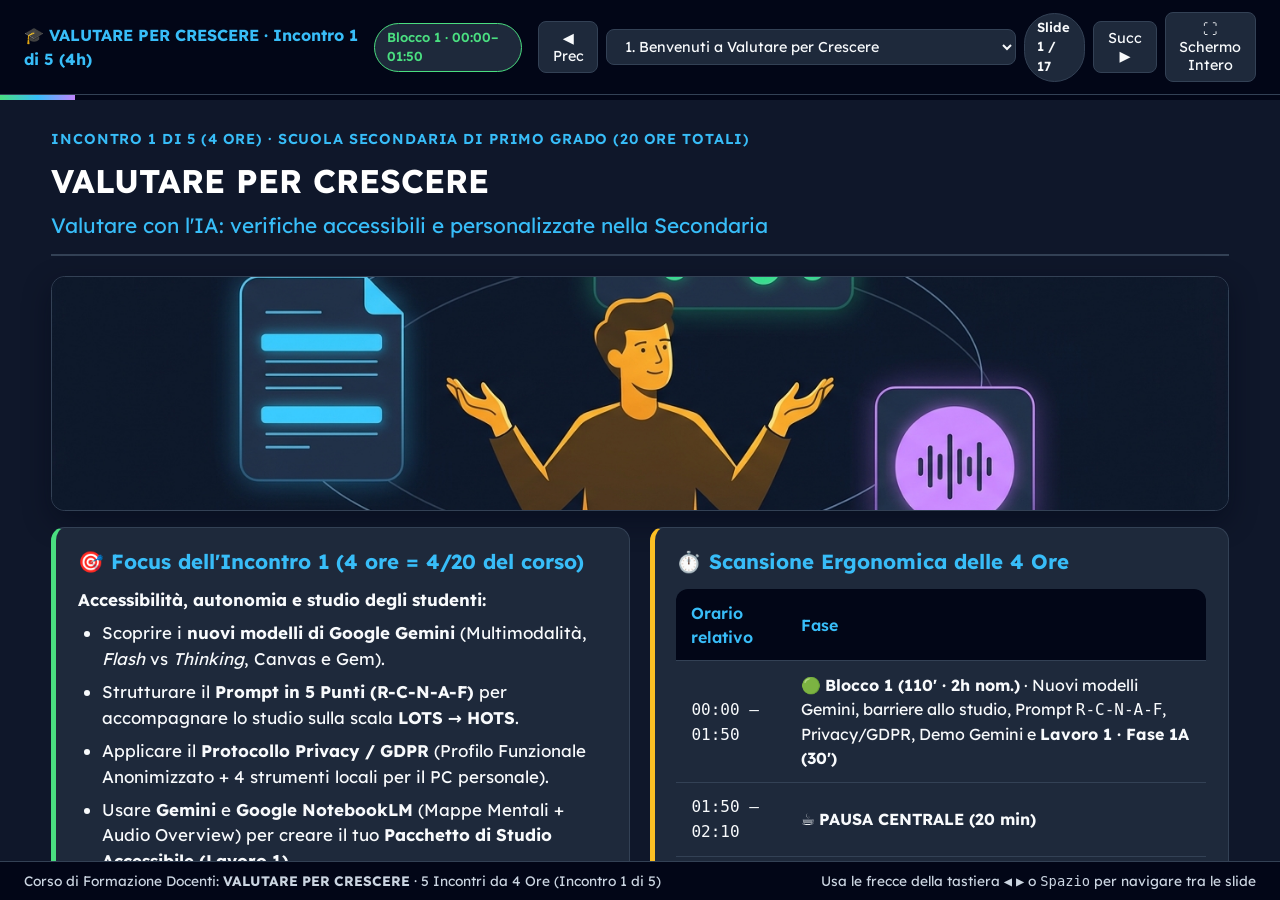
==== commit a0d12496: "Lavori pratici a micro-step, Kit Materiali Campione, pacchetto visivo SVG/immagini/timer e allineame" ====
--- a/Incontro_1/Incontro_1_Presentazione_Aula.html
+++ b/Incontro_1/Incontro_1_Presentazione_Aula.html
@@ -33,6 +33,7 @@
         <h1>VALUTARE PER CRESCERE</h1>
         <p style="color:var(--accent); font-size:1.3rem; margin-top:0.3rem;">Valutare con l'IA: verifiche accessibili e personalizzate nella Secondaria</p>
       </div>
+      <img class="hero-banner" src="../assets/img/hero_inc1.jpg" alt="Docente al centro con strumenti multimodali inclusivi (testo, mappa mentale e audio)" />
       <div class="grid-2">
         <div class="card highlight-green">
           <h2>🎯 Focus dell'Incontro 1 (4 ore = 4/20 del corso)</h2>
@@ -99,6 +100,23 @@
         <h1>Il Filo Rosso: 5 Lavori in Aula → 1 Kit Pronto per la Classe</h1>
       </div>
       <p>Scegli oggi <strong>un argomento reale della tua disciplina</strong>: in ciascuna delle 5 giornate costruirai un tassello del tuo <strong>Kit Valutativo Inclusivo</strong>.</p>
+      <div class="visual-box">
+        <svg viewBox="0 0 1000 110" xmlns="http://www.w3.org/2000/svg" role="img" aria-label="Timeline dei 5 giorni del corso">
+          <defs>
+            <linearGradient id="tlGrad" x1="0" y1="0" x2="1" y2="0">
+              <stop offset="0%" stop-color="#4ade80"/>
+              <stop offset="50%" stop-color="#38bdf8"/>
+              <stop offset="100%" stop-color="#c084fc"/>
+            </linearGradient>
+          </defs>
+          <line x1="90" y1="45" x2="910" y2="45" stroke="url(#tlGrad)" stroke-width="5" stroke-linecap="round"/>
+          <g transform="translate(90,45)"><circle r="22" fill="#0f172a" stroke="#4ade80" stroke-width="4"/><text y="6" text-anchor="middle" fill="#4ade80" font-weight="700" font-size="16">G1</text><text y="46" text-anchor="middle" fill="#f8fafc" font-size="13" font-weight="600">Studio Easy</text></g>
+          <g transform="translate(295,45)"><circle r="22" fill="#0f172a" stroke="#38bdf8" stroke-width="4"/><text y="6" text-anchor="middle" fill="#38bdf8" font-weight="700" font-size="16">G2</text><text y="46" text-anchor="middle" fill="#f8fafc" font-size="13" font-weight="600">Verifica UDL</text></g>
+          <g transform="translate(500,45)"><circle r="22" fill="#0f172a" stroke="#c084fc" stroke-width="4"/><text y="6" text-anchor="middle" fill="#c084fc" font-weight="700" font-size="16">G3</text><text y="46" text-anchor="middle" fill="#f8fafc" font-size="13" font-weight="600">Rubrica KSM</text></g>
+          <g transform="translate(705,45)"><circle r="22" fill="#0f172a" stroke="#fbbf24" stroke-width="4"/><text y="6" text-anchor="middle" fill="#fbbf24" font-weight="700" font-size="16">G4</text><text y="46" text-anchor="middle" fill="#f8fafc" font-size="13" font-weight="600">Quiz Digitali</text></g>
+          <g transform="translate(910,45)"><circle r="24" fill="#1e293b" stroke="#4ade80" stroke-width="4"/><text y="6" text-anchor="middle" fill="#4ade80" font-weight="700" font-size="15">KIT</text><text y="46" text-anchor="middle" fill="#4ade80" font-size="13" font-weight="700">G5 · Video &amp; Kit</text></g>
+        </svg>
+      </div>
       <table>
         <thead>
           <tr><th>Giornata (4h)</th><th>Moduli del Corso (20/20)</th><th>Lavoro Pratico della Giornata</th></tr>
@@ -197,6 +215,21 @@
           </ul>
         </div>
       </div>
+      <div class="visual-box">
+        <svg viewBox="0 0 960 118" xmlns="http://www.w3.org/2000/svg" role="img" aria-label="Confronto Carico Cognitivo prima e dopo UDL con IA">
+          <text x="10" y="24" fill="#cbd5e1" font-size="14" font-weight="600">PRIMA (Testo tradizionale denso)</text>
+          <rect x="10" y="34" width="750" height="22" rx="6" fill="#f87171"/>
+          <text x="385" y="49" text-anchor="middle" fill="#020617" font-size="12" font-weight="700">80% Carico Estraneo (decodifica, muro di testo, lessico oscuro)</text>
+          <rect x="764" y="34" width="186" height="22" rx="6" fill="#38bdf8"/>
+          <text x="857" y="49" text-anchor="middle" fill="#020617" font-size="12" font-weight="700">20% Ragionamento</text>
+
+          <text x="10" y="82" fill="#4ade80" font-size="14" font-weight="600">DOPO (UDL + Gemini Easy-to-Read + NotebookLM)</text>
+          <rect x="10" y="90" width="140" height="22" rx="6" fill="#fbbf24"/>
+          <text x="80" y="105" text-anchor="middle" fill="#020617" font-size="12" font-weight="700">15% Estraneo</text>
+          <rect x="154" y="90" width="796" height="22" rx="6" fill="#4ade80"/>
+          <text x="552" y="105" text-anchor="middle" fill="#020617" font-size="12" font-weight="700">85% Carico Pertinente liberato per capire, collegare e ragionare!</text>
+        </svg>
+      </div>
     </section>
 
     <!-- SLIDE 6 -->
@@ -204,6 +237,19 @@
       <div class="slide-header">
         <div class="slide-kicker">Tassonomia di Anderson & Krathwohl (2001) + Criterio KSM</div>
         <h1>Perché "Studiare solo a Memoria" (LOTS 1) Penalizza i Più Fragili</h1>
+      </div>
+      <div class="visual-box" style="margin-top:0; margin-bottom:0.8rem;">
+        <svg viewBox="0 0 960 125" xmlns="http://www.w3.org/2000/svg" role="img" aria-label="Scala ascendente LOTS verso HOTS">
+          <rect x="15" y="84" width="142" height="32" rx="6" fill="#1e293b" stroke="#4ade80" stroke-width="2"/><text x="86" y="104" text-anchor="middle" fill="#4ade80" font-size="12" font-weight="700">1. Ricordare</text>
+          <rect x="172" y="68" width="142" height="48" rx="6" fill="#1e293b" stroke="#4ade80" stroke-width="2"/><text x="243" y="96" text-anchor="middle" fill="#4ade80" font-size="12" font-weight="700">2. Comprendere</text>
+          <rect x="329" y="52" width="142" height="64" rx="6" fill="#1e293b" stroke="#38bdf8" stroke-width="2"/><text x="400" y="88" text-anchor="middle" fill="#38bdf8" font-size="12" font-weight="700">3. Applicare</text>
+          <rect x="486" y="36" width="142" height="80" rx="6" fill="#1e293b" stroke="#38bdf8" stroke-width="2"/><text x="557" y="80" text-anchor="middle" fill="#38bdf8" font-size="12" font-weight="700">4. Analizzare</text>
+          <rect x="643" y="20" width="142" height="96" rx="6" fill="#1e293b" stroke="#c084fc" stroke-width="2"/><text x="714" y="72" text-anchor="middle" fill="#c084fc" font-size="12" font-weight="700">5. Valutare</text>
+          <rect x="800" y="6" width="145" height="110" rx="6" fill="#1e293b" stroke="#fbbf24" stroke-width="2.5"/><text x="872" y="65" text-anchor="middle" fill="#fbbf24" font-size="12" font-weight="700">6. Creare</text>
+          <text x="165" y="22" fill="#4ade80" font-size="12" font-weight="700">LOTS (Asse K)</text>
+          <text x="478" y="22" text-anchor="middle" fill="#38bdf8" font-size="12" font-weight="700">PONTE (Asse S)</text>
+          <text x="714" y="13" text-anchor="middle" fill="#c084fc" font-size="12" font-weight="700">HOTS (Asse M)</text>
+        </svg>
       </div>
       <table>
         <thead>
@@ -293,6 +339,22 @@
         <div class="slide-kicker">Tutela dei Minori · GDPR Art. 9 · AI Act · Linee Guida MIM</div>
         <h1>Privacy e IA a Scuola: Il Profilo Funzionale Anonimizzato</h1>
       </div>
+      <div class="visual-box" style="margin-top:0; margin-bottom:0.8rem;">
+        <svg viewBox="0 0 960 90" xmlns="http://www.w3.org/2000/svg" role="img" aria-label="Flusso Filtro Privacy GDPR verso Gemini">
+          <rect x="10" y="16" width="235" height="58" rx="10" fill="#1e293b" stroke="#f87171" stroke-width="2"/>
+          <text x="127" y="40" text-anchor="middle" fill="#f87171" font-size="13" font-weight="700">❌ DATI SENSIBILI</text>
+          <text x="127" y="60" text-anchor="middle" fill="#cbd5e1" font-size="12">Nomi, PEI, PDP, ICD-10</text>
+          <line x1="250" y1="45" x2="310" y2="45" stroke="#f87171" stroke-width="3" stroke-dasharray="6,4"/>
+          <rect x="315" y="10" width="230" height="70" rx="12" fill="#020617" stroke="#fbbf24" stroke-width="2.5"/>
+          <text x="430" y="38" text-anchor="middle" fill="#fbbf24" font-size="14" font-weight="700">🛡️ FILTRO GDPR DOCENTE</text>
+          <text x="430" y="60" text-anchor="middle" fill="#cbd5e1" font-size="12">Trasforma in bisogni funzionali</text>
+          <line x1="550" y1="45" x2="615" y2="45" stroke="#4ade80" stroke-width="3"/>
+          <polygon points="615,38 628,45 615,52" fill="#4ade80"/>
+          <rect x="632" y="16" width="318" height="58" rx="10" fill="#1e293b" stroke="#4ade80" stroke-width="2"/>
+          <text x="791" y="40" text-anchor="middle" fill="#4ade80" font-size="13" font-weight="700">✅ PROFILO ANONIMIZZATO → GEMINI</text>
+          <text x="791" y="60" text-anchor="middle" fill="#cbd5e1" font-size="12">Frasi brevi, glossario, parole chiave, scaffolding</text>
+        </svg>
+      </div>
       <table>
         <thead>
           <tr>
@@ -327,28 +389,56 @@
         <div class="card highlight-green">
           <h2>🛡️ 1. PDF24 Creator (Windows · Offline)</h2>
           <p>Funzione <strong>"Oscura PDF"</strong>: distrugge fisicamente nomi e dati sensibili da un PDF prima di usarlo. Funzione <strong>"Estrai pagine"</strong> per isolare 1 pagina da caricare in Gemini senza usare siti web esterni.</p>
+          <div class="resource-links">
+            <a class="res-pill dl" href="https://tools.pdf24.org/it/creator" target="_blank" rel="noopener noreferrer">⬇️ Scarica</a>
+            <a class="res-pill" href="https://tools.pdf24.org/it/oscurare-pdf" target="_blank" rel="noopener noreferrer">📖 Guida ufficiale (IT)</a>
+            <a class="res-pill vid" href="https://www.youtube.com/watch?v=a3-NpD6N3QI" target="_blank" rel="noopener noreferrer">▶️ Video tutorial (IT)</a>
+          </div>
         </div>
         <div class="card highlight-blue">
           <h2>🤖 2. LM Studio / GPT4All (IA 100% Offline)</h2>
           <p>Esegue modelli IA compatti (es. <em>Gemma 3, Qwen 2.5, Llama 3.2</em>) direttamente sulla memoria del tuo PC personale <strong>anche con il Wi-Fi spento</strong>. Zero dati inviati nel cloud.</p>
+          <div class="resource-links">
+            <a class="res-pill dl" href="https://lmstudio.ai/" target="_blank" rel="noopener noreferrer">⬇️ LM Studio</a>
+            <a class="res-pill dl" href="https://www.nomic.ai/gpt4all" target="_blank" rel="noopener noreferrer">⬇️ GPT4All</a>
+            <a class="res-pill" href="https://lmstudio.ai/docs/app" target="_blank" rel="noopener noreferrer">📖 Docs LM Studio (EN)</a>
+            <a class="res-pill" href="https://docs.gpt4all.io/" target="_blank" rel="noopener noreferrer">📖 Docs GPT4All (EN)</a>
+            <a class="res-pill vid" href="https://www.youtube.com/watch?v=8B9xdOx_URc" target="_blank" rel="noopener noreferrer">▶️ Video LM Studio (IT)</a>
+            <a class="res-pill vid" href="https://www.youtube.com/watch?v=qYltg-GEnuI" target="_blank" rel="noopener noreferrer">▶️ Video GPT4All (IT)</a>
+          </div>
         </div>
         <div class="card highlight-purple">
           <h2>🧩 3. Lumi Education (H5P Desktop)</h2>
           <p>Crea sul tuo PC video interattivi, cloze e flashcard ed esporta tutto in <strong>un singolo file <code>.html</code></strong> da caricare su Google Classroom (zero account per gli studenti!).</p>
+          <div class="resource-links">
+            <a class="res-pill dl" href="https://app.lumi.education/" target="_blank" rel="noopener noreferrer">⬇️ Scarica</a>
+            <a class="res-pill" href="https://docs.lumi.education/" target="_blank" rel="noopener noreferrer">📖 Guida ufficiale (EN)</a>
+            <a class="res-pill vid" href="https://www.youtube.com/watch?v=aemAUP1Hjek" target="_blank" rel="noopener noreferrer">▶️ Video tutorial (IT)</a>
+          </div>
         </div>
         <div class="card highlight-amber">
-          <h2>📝 4. LibreOffice + Modulo Extra A</h2>
-          <p>Pulizia in 1 clic dei metadati autore ed esportazione in <strong>PDF/UA accessibile</strong> per le sintesi vocali.<br/>📌 <em>Segnalazione: in Drive trovate il <strong>Modulo Extra A</strong> sull'uso etico dell'IA da parte degli alunni a casa!</em></p>
-        </div>
+          <h2>📝 4. LibreOffice (Metadati &amp; PDF/UA)</h2>
+          <p>Pulizia in 1 clic dei metadati autore ed esportazione in <strong>PDF/UA accessibile</strong> per le sintesi vocali (TTS) usate dagli studenti con DSA o disabilità visiva.</p>
+          <div class="resource-links">
+            <a class="res-pill dl" href="https://it.libreoffice.org/" target="_blank" rel="noopener noreferrer">⬇️ Scarica</a>
+            <a class="res-pill" href="https://help.libreoffice.org/latest/it/text/shared/01/ref_pdf_export_universal_accessibility.html" target="_blank" rel="noopener noreferrer">📖 Guida PDF/UA (IT)</a>
+            <a class="res-pill vid" href="https://www.youtube.com/watch?v=TBVsww3QGkU" target="_blank" rel="noopener noreferrer">▶️ Video PDF accessibili (IT)</a>
+          </div>
+        </div>
+      </div>
+      <div class="trainer-note">
+        📌 <strong>Materiale aggiuntivo consigliato:</strong> consulta il <a href="../Moduli_Extra/Modulo_Extra_A_Uso_Etico_IA_Alunni_Casa.html" target="_blank" rel="noopener noreferrer"><strong>Modulo Extra A — Uso etico e consapevole dell'IA da parte degli alunni a casa</strong> ↗</a> (con Patto di Classe e scheda per le famiglie) e le 4 mini-guide passo-passo nel <a href="../Materiali_Trasversali/03_Kit_Privacy_GDPR_e_Strumenti_Locali.html" target="_blank" rel="noopener noreferrer"><strong>Kit Privacy GDPR e Strumenti Locali</strong> ↗</a>.
       </div>
     </section>
 
     <!-- SLIDE 10 -->
     <section class="slide" data-block="Blocco 1 · 00:00–01:50" data-badge="b1" data-title="10. Demo Live 1 & Lavoro 1 · Fase 1A (30')">
       <div class="slide-header">
-        <div class="slide-kicker">Demo Live 1 (10') + 🛠️ LAVORO PRATICO 1 · FASE 1A (30') · Prima della Pausa</div>
+        <div class="slide-kicker">Demo Live 1 (10') + 🛠️ LAVORO PRATICO 1 · FASE 1A (30' · 3 Micro-Step: 5' + 15' + 10')</div>
         <h1>Dalla Foto del Libro alla Scheda Easy-to-Read in Gemini Canvas</h1>
       </div>
+      <p style="margin-bottom:0.5rem;"><strong>Step 1A.1 (5'):</strong> prova un prompt ingenuo su un tuo testo (o dal <em>Kit Materiali Campione</em>) → <strong>Step 1A.2 (15'):</strong> lancia il Prompt <code>R-C-N-A-F</code> qui sotto → <strong>Step 1A.3 (10'):</strong> valida, clicca <strong>Esporta in Documenti</strong>, imposta <strong>Lexend 12 pt (1,5)</strong> e salva in <code>01_Incontro1_Studio_Accessibile</code>.</p>
+      <img class="hero-banner" style="max-height:155px; margin-bottom:0.65rem;" src="../assets/img/prima_dopo_easy.jpg" alt="Trasformazione visiva da pagina densa a scheda Easy-to-Read" />
       <div class="prompt-box"><button class="copy-btn" onclick="copyPrompt(this)">📋 Copia Prompt Template 1</button>[R - RUOLO] Agisci come un docente esperto di [MATERIA] nella Scuola Secondaria di Primo Grado e specialista in didattica inclusiva UDL.
 [C - CLASSE] Lavoriamo per una classe [1ª / 2ª / 3ª] media (studenti di [11 / 12 / 13] anni).
 [N - NUCLEI E SCALA COGNITIVA] Partendo dal testo o dall'immagine allegata su [ARGOMENTO], conserva tutti i concetti fondamentali della disciplina ma riorganizzali per accompagnare lo studente dal semplice ricordare (LOTS 1) alla comprensione delle relazioni causa-effetto e all'applicazione pratica (LOTS 2 e 3).
@@ -360,14 +450,16 @@
 1. TESTO AD ALTA LEGGIBILITÀ (con paragrafi titolati e parole chiave in grassetto);
 2. TABELLA GLOSSARIO (colonne: Termine tecnico | Spiegazione semplice | Esempio concreto quotidiano);
 3. TRE DOMANDE GUIDA ALLO STUDIO graduate (1 sul Ricordare con banca parole, 1 sul Comprendere, 1 sull'Applicare), ciascuna accompagnata da un suggerimento "[Aiuto: ...]".</div>
+      <div class="timer-widget" data-minutes="30" data-label="Lavoro Pratico 1 · Fase 1A (5' + 15' + 10')"></div>
     </section>
 
     <!-- SLIDE 11 (PAUSA CENTRALE) -->
     <section class="slide" data-block="Pausa Centrale · 01:50–02:10" data-badge="pausa" data-title="11. PAUSA CENTRALE (20 minuti)">
-      <div class="card highlight-amber" style="text-align:center; padding:3.5rem 2rem; margin-top:2rem;">
+      <div class="card highlight-amber" style="text-align:center; padding:2.6rem 2rem; margin-top:1.5rem;">
         <div class="slide-kicker">Stacco Ergonomico di Metà Pomeriggio · 01:50 – 02:10</div>
-        <h1 style="font-size:3rem; margin:1rem 0;">☕ PAUSA CENTRALE — 20 Minuti</h1>
-        <p style="font-size:1.35rem; color:var(--muted);">Sgranchiamoci le gambe e prendiamo un caffè.<br/>Al rientro (<code>02:10</code>): <strong>Google NotebookLM (Mappe Mentali + Audio Overview) e Lavoro Pratico 1 · Fase 1B (45')!</strong></p>
+        <h1 style="font-size:3rem; margin:1rem 0;"><span class="coffee-float">☕</span> PAUSA CENTRALE — 20 Minuti</h1>
+        <p style="font-size:1.3rem; color:var(--muted);">Sgranchiamoci le gambe e prendiamo un caffè.<br/>Al rientro (<code>02:10</code>): <strong>Google NotebookLM (Mappe Mentali + Audio Overview) e Lavoro Pratico 1 · Fase 1B (45')!</strong></p>
+        <div class="timer-widget" data-minutes="20" data-label="Countdown Pausa Centrale" style="max-width:560px; margin:1.6rem auto 0;"></div>
       </div>
     </section>
 
@@ -376,6 +468,21 @@
       <div class="slide-header">
         <div class="slide-kicker">Blocco 2 (<code>02:10 – 04:00</code>) · Demo Live 2 (<code>notebooklm.google</code>)</div>
         <h1>Google NotebookLM: L'IA Ancorata al 100% alle Fonti del Docente</h1>
+      </div>
+      <div class="visual-box" style="margin-top:0; margin-bottom:0.85rem;">
+        <svg viewBox="0 0 960 95" xmlns="http://www.w3.org/2000/svg" role="img" aria-label="Architettura Grounding di NotebookLM">
+          <rect x="10" y="14" width="230" height="66" rx="10" fill="#1e293b" stroke="#38bdf8" stroke-width="2"/>
+          <text x="125" y="40" text-anchor="middle" fill="#38bdf8" font-size="13" font-weight="700">📂 LE TUE FONTI</text>
+          <text x="125" y="60" text-anchor="middle" fill="#cbd5e1" font-size="12">PDF · Docs · Slide · YouTube</text>
+          <line x1="245" y1="47" x2="325" y2="47" stroke="#38bdf8" stroke-width="3"/><polygon points="325,40 338,47 325,54" fill="#38bdf8"/>
+          <rect x="342" y="10" width="265" height="74" rx="14" fill="#020617" stroke="#4ade80" stroke-width="2.5"/>
+          <text x="474" y="39" text-anchor="middle" fill="#4ade80" font-size="14" font-weight="700">🔒 NOTEBOOKLM (GROUNDING)</text>
+          <text x="474" y="61" text-anchor="middle" fill="#cbd5e1" font-size="12">Perimetro chiuso · Zero allucinazioni</text>
+          <line x1="612" y1="47" x2="682" y2="47" stroke="#c084fc" stroke-width="3"/><polygon points="682,40 695,47 682,54" fill="#c084fc"/>
+          <rect x="700" y="14" width="250" height="66" rx="10" fill="#1e293b" stroke="#c084fc" stroke-width="2"/>
+          <text x="825" y="40" text-anchor="middle" fill="#c084fc" font-size="13" font-weight="700">✨ 3 OUTPUT INCLUSIVI</text>
+          <text x="825" y="60" text-anchor="middle" fill="#cbd5e1" font-size="12">Mappa PNG · Audio IT · Citazioni</text>
+        </svg>
       </div>
       <div class="grid-3">
         <div class="card highlight-green">
@@ -387,7 +494,7 @@
           <p>Con 1 clic nel pannello <em>Studio</em> genera una <strong>Mappa Mentale interattiva</strong> ad albero: puoi espandere i rami e <strong>scaricarla come immagine PNG</strong> da inserire nella scheda!</p>
         </div>
         <div class="card highlight-purple">
-          <h2>🎧 3. Audio Overview (Podcast IT)</h2>
+          <h2>🎧 3. Audio Overview <span class="wave-bars" aria-hidden="true"><span></span><span></span><span></span><span></span><span></span></span></h2>
           <p>Genera un <strong>dialogo audio a due voci in italiano</strong> che spiega la tua lezione! Straordinario per il ripasso a casa degli alunni con <strong>dislessia o fatica di lettura</strong>.</p>
         </div>
       </div>
@@ -430,30 +537,39 @@
     </section>
 
     <!-- SLIDE 14 -->
-    <section class="slide" data-block="Blocco 2 · 02:10–04:00" data-badge="b2" data-title="14. LAVORO 1 · Fase 1B (45 minuti)">
-      <div class="slide-header">
-        <div class="slide-kicker">Laboratorio Hands-On · <code>02:45 – 03:30</code> (45 Minuti al PC · Completamento Pacchetto)</div>
-        <h1>🛠️ LAVORO PRATICO 1 · FASE 1B: Completa il Pacchetto di Studio su NotebookLM</h1>
+    <section class="slide" data-block="Blocco 2 · 02:10–04:00" data-badge="b2" data-title="14. LAVORO 1 · Fase 1B (45' Anti-Attesa)">
+      <div class="slide-header">
+        <div class="slide-kicker">Laboratorio Hands-On · <code>02:45 – 03:30</code> (45 Minuti · 4 Micro-Step in Ordine Anti-Attesa)</div>
+        <h1>🛠️ LAVORO PRATICO 1 · FASE 1B: Completa il Pacchetto su NotebookLM</h1>
+      </div>
+      <div class="visual-box" style="margin-top:0; margin-bottom:0.8rem;">
+        <svg viewBox="0 0 960 92" xmlns="http://www.w3.org/2000/svg" role="img" aria-label="Flusso parallelo anti-attesa Fase 1B">
+          <text x="10" y="28" fill="#c084fc" font-size="12" font-weight="700">CORSIA AUDIO</text>
+          <rect x="130" y="12" width="110" height="24" rx="5" fill="#c084fc"/><text x="185" y="28" text-anchor="middle" fill="#020617" font-size="11" font-weight="700">1B.1 Avvia (5')</text>
+          <rect x="246" y="12" width="490" height="24" rx="5" fill="#1e293b" stroke="#c084fc" stroke-dasharray="5,4"/><text x="491" y="28" text-anchor="middle" fill="#c084fc" font-size="11">Elaborazione in background (zero attese!)</text>
+          <rect x="742" y="12" width="208" height="24" rx="5" fill="#c084fc"/><text x="846" y="28" text-anchor="middle" fill="#020617" font-size="11" font-weight="700">1B.4 Ascolto &amp; Salva (10')</text>
+          <text x="10" y="68" fill="#4ade80" font-size="12" font-weight="700">CORSIA ATTIVA</text>
+          <rect x="246" y="52" width="240" height="24" rx="5" fill="#4ade80"/><text x="366" y="68" text-anchor="middle" fill="#020617" font-size="11" font-weight="700">1B.2 Mappa Mentale PNG (15')</text>
+          <rect x="494" y="52" width="242" height="24" rx="5" fill="#38bdf8"/><text x="615" y="68" text-anchor="middle" fill="#020617" font-size="11" font-weight="700">1B.3 Chat &amp; Citazioni (15')</text>
+        </svg>
       </div>
       <div class="grid-2">
         <div class="card highlight-green">
-          <h2>🟢 BINARIO BASE ("Pronti Via")</h2>
+          <h2>🚀 Step 1B.1 (5') & Step 1B.2 (15')</h2>
           <ol>
-            <li>Completa e rifinisci la tua <strong>Scheda Easy-to-Read</strong> (Fase 1A) in <strong>Google Documenti</strong> con font <strong>Lexend (12 pt, interlinea 1,5, allineato a sinistra)</strong> e salvala in Drive → <code>01_Incontro1_Studio_Accessibile</code>.</li>
-            <li>Apri <strong>Google NotebookLM</strong> (<code>notebooklm.google</code>) e carica il tuo Documento Google (o la tua dispensa PDF).</li>
-            <li>Clicca su <strong>"Mappa mentale"</strong>, verifica i rami principali e scarica l'immagine <strong>PNG</strong>.</li>
-            <li>Incolla la Mappa Mentale in cima al tuo Documento Google come orientamento pre-lettura.</li>
+            <li><strong>Step 1B.1 (5') — Avvia SUBITO l'Audio Overview:</strong> apri <code>notebooklm.google</code>, carica il tuo Doc Google della Fase 1A (+ un video YouTube per Approfondimento) e avvia in background <strong>"Audio Overview → Personalizza"</strong>.</li>
+            <li><strong>Step 1B.2 (15') — Mappa Mentale PNG:</strong> mentre l'audio elabora, clicca su <strong>"Mappa mentale"</strong>, scarica il <strong>PNG</strong> e incollalo in cima al tuo Doc in <code>01_Incontro1_Studio_Accessibile</code>.</li>
           </ol>
         </div>
         <div class="card highlight-blue">
-          <h2>🔵 BINARIO APPROFONDIMENTO</h2>
+          <h2>🔍 Step 1B.3 (15') & Step 1B.4 (10')</h2>
           <ol>
-            <li>Rifinisci in <strong>Gemini Canvas</strong> almeno un paragrafo partendo da una <strong>foto/PDF</strong> del libro di testo.</li>
-            <li>Nel taccuino <strong>NotebookLM</strong> aggiungi anche un <strong>video YouTube</strong> sull'argomento, genera la <strong>Mappa Mentale PNG</strong> e avvia l'<strong>Audio Overview personalizzato</strong> per la tua classe (11–14 anni).</li>
-            <li>Salva file audio e documento finale nella cartella Drive <code>01_Incontro1_Studio_Accessibile</code>.</li>
+            <li><strong>Step 1B.3 (15') — Grounding & Citazioni:</strong> chiedi in chat una tabella comparativa basata solo sulle fonti e clicca su almeno <strong>2 citazioni numerate</strong>.</li>
+            <li><strong>Step 1B.4 (10') — Controllo & Salvataggio Audio:</strong> ascolta i primi 60 secondi dell'Audio Overview ormai pronto e salvalo nella cartella Drive <code>01_Incontro1_Studio_Accessibile</code>.</li>
           </ol>
         </div>
       </div>
+      <div class="timer-widget" data-minutes="45" data-label="Lavoro Pratico 1 · Fase 1B (45 min)"></div>
     </section>
 
     <!-- SLIDE 15 -->
--- a/assets/presentazione.css
+++ b/assets/presentazione.css
@@ -89,13 +89,17 @@
   border-radius: 0.5rem;
   cursor: pointer;
   font-size: 0.9rem;
-  transition: background 0.15s, border-color 0.15s;
+  transition: background 0.15s, border-color 0.15s, transform 0.12s;
 }
 
 button:hover,
 select:hover {
   background: var(--card-alt);
   border-color: var(--accent);
+}
+
+button:active {
+  transform: scale(0.97);
 }
 
 #progress-container {
@@ -114,7 +118,7 @@
 main {
   flex: 1;
   overflow-y: auto;
-  padding: 2rem 3.5rem;
+  padding: 1.8rem 3.2rem;
   display: flex;
   align-items: flex-start;
   justify-content: center;
@@ -124,13 +128,13 @@
   display: none;
   width: 100%;
   max-width: 1220px;
-  animation: fadeIn 0.2s ease;
+  animation: fadeIn 0.28s ease;
 }
 
 @keyframes fadeIn {
   from {
     opacity: 0;
-    transform: translateY(6px);
+    transform: translateY(8px);
   }
   to {
     opacity: 1;
@@ -138,10 +142,48 @@
   }
 }
 
+@keyframes cardIn {
+  from {
+    opacity: 0;
+    transform: translateY(12px) scale(0.985);
+  }
+  to {
+    opacity: 1;
+    transform: translateY(0) scale(1);
+  }
+}
+
+.slide .card {
+  animation: cardIn 0.35s ease both;
+}
+
+.slide .grid-2 .card:nth-child(2),
+.slide .grid-3 .card:nth-child(2) {
+  animation-delay: 0.08s;
+}
+
+.slide .grid-3 .card:nth-child(3),
+.slide .grid-2 .card:nth-child(3) {
+  animation-delay: 0.16s;
+}
+
+.slide .grid-2 .card:nth-child(4),
+.slide .grid-3 .card:nth-child(4) {
+  animation-delay: 0.22s;
+}
+
+.slide .grid-3 .card:nth-child(5) {
+  animation-delay: 0.28s;
+}
+
+.slide .grid-3 .card:nth-child(6) {
+  animation-delay: 0.34s;
+}
+
 .slide-header {
-  margin-bottom: 1.4rem;
+  margin-bottom: 1.25rem;
   border-bottom: 2px solid var(--border);
-  padding-bottom: 0.9rem;
+  padding-bottom: 0.85rem;
 }
 
 .slide-kicker {
@@ -154,20 +196,20 @@
 }
 
 h1 {
-  font-size: 2.1rem;
+  font-size: 2.05rem;
   font-weight: 700;
   color: #ffffff;
 }
 
 h2 {
-  font-size: 1.32rem;
+  font-size: 1.28rem;
   color: var(--accent);
-  margin-bottom: 0.65rem;
+  margin-bottom: 0.6rem;
 }
 
 p,
 li {
-  font-size: 1.08rem;
+  font-size: 1.06rem;
   color: var(--text);
 }
 
@@ -185,28 +227,34 @@
   padding-left: 1.5rem;
   display: flex;
   flex-direction: column;
-  gap: 0.55rem;
+  gap: 0.5rem;
 }
 
 .grid-2 {
   display: grid;
   grid-template-columns: 1fr 1fr;
-  gap: 1.25rem;
-  margin-top: 1rem;
+  gap: 1.2rem;
+  margin-top: 0.9rem;
 }
 
 .grid-3 {
   display: grid;
   grid-template-columns: repeat(3, 1fr);
-  gap: 1.1rem;
-  margin-top: 1rem;
+  gap: 1.05rem;
+  margin-top: 0.9rem;
 }
 
 .card {
   background: var(--card);
   border: 1px solid var(--border);
   border-radius: 0.85rem;
-  padding: 1.25rem 1.4rem;
+  padding: 1.15rem 1.35rem;
+  transition: transform 0.18s ease, border-color 0.18s ease, box-shadow 0.18s ease;
+}
+
+.card:hover {
+  border-color: rgba(56, 189, 248, 0.55);
+  box-shadow: 0 8px 24px rgba(2, 6, 23, 0.35);
 }
 
 .card.highlight-green {
@@ -229,10 +277,184 @@
   border-left: 5px solid var(--danger);
 }
 
+/* Visual & Illustrated Assets */
+.hero-banner {
+  width: 100%;
+  max-height: 235px;
+  object-fit: cover;
+  border-radius: 0.85rem;
+  border: 1px solid var(--border);
+  margin-bottom: 1rem;
+  display: block;
+  box-shadow: 0 10px 28px rgba(2, 6, 23, 0.45);
+}
+
+.visual-box {
+  background: #0b1222;
+  border: 1px solid var(--border);
+  border-radius: 0.85rem;
+  padding: 0.95rem 1.2rem;
+  margin-top: 0.9rem;
+}
+
+.visual-box svg {
+  width: 100%;
+  height: auto;
+  display: block;
+}
+
+.visual-caption {
+  font-size: 0.88rem;
+  color: var(--muted);
+  margin-top: 0.45rem;
+  text-align: center;
+}
+
+/* Animated Audio Soundwave */
+.wave-bars {
+  display: inline-flex;
+  align-items: flex-end;
+  gap: 3px;
+  height: 18px;
+  margin-left: 0.45rem;
+  vertical-align: middle;
+}
+
+.wave-bars span {
+  display: block;
+  width: 3px;
+  border-radius: 2px;
+  background: var(--accent-purple);
+  animation: waveBounce 1.1s ease-in-out infinite;
+}
+
+.wave-bars span:nth-child(1) { height: 6px; animation-delay: 0s; }
+.wave-bars span:nth-child(2) { height: 15px; animation-delay: 0.15s; }
+.wave-bars span:nth-child(3) { height: 10px; animation-delay: 0.3s; }
+.wave-bars span:nth-child(4) { height: 18px; animation-delay: 0.45s; }
+.wave-bars span:nth-child(5) { height: 8px; animation-delay: 0.6s; }
+
+@keyframes waveBounce {
+  0%, 100% { transform: scaleY(0.45); opacity: 0.65; }
+  50% { transform: scaleY(1); opacity: 1; }
+}
+
+/* Thinking Chain-of-Thought sequential pulse */
+.think-node {
+  animation: nodePulse 2.4s ease-in-out infinite;
+}
+
+.think-node.n2 { animation-delay: 0.6s; }
+.think-node.n3 { animation-delay: 1.2s; }
+
+@keyframes nodePulse {
+  0%, 100% { opacity: 0.65; }
+  40% { opacity: 1; }
+}
+
+/* Error analysis highlight pulse */
+.err-pill {
+  display: inline-block;
+  padding: 0.1rem 0.45rem;
+  border-radius: 0.35rem;
+  background: rgba(248, 113, 113, 0.2);
+  border: 1px solid var(--danger);
+  color: #fecaca;
+  font-weight: 700;
+  animation: errGlow 1.8s ease-in-out infinite;
+}
+
+.ok-pill {
+  display: inline-block;
+  padding: 0.1rem 0.45rem;
+  border-radius: 0.35rem;
+  background: rgba(74, 222, 128, 0.18);
+  border: 1px solid var(--accent-green);
+  color: #bbf7d0;
+  font-weight: 700;
+}
+
+@keyframes errGlow {
+  0%, 100% { box-shadow: 0 0 0 0 rgba(248, 113, 113, 0.35); }
+  50% { box-shadow: 0 0 0 6px rgba(248, 113, 113, 0); }
+}
+
+/* Coffee steam gentle float */
+.coffee-float {
+  display: inline-block;
+  animation: gentleFloat 2.6s ease-in-out infinite;
+}
+
+@keyframes gentleFloat {
+  0%, 100% { transform: translateY(0); }
+  50% { transform: translateY(-6px); }
+}
+
+/* Interactive Countdown Timer Widget */
+.timer-widget {
+  margin-top: 1rem;
+  background: #020617;
+  border: 1px solid var(--accent-amber);
+  border-radius: 0.8rem;
+  padding: 0.75rem 1.1rem;
+  display: flex;
+  flex-wrap: wrap;
+  align-items: center;
+  justify-content: space-between;
+  gap: 0.85rem;
+}
+
+.timer-label {
+  font-size: 0.92rem;
+  font-weight: 600;
+  color: var(--accent-amber);
+}
+
+.timer-display {
+  font-family: 'Atkinson Hyperlegible', monospace;
+  font-size: 1.75rem;
+  font-weight: 700;
+  color: #ffffff;
+  letter-spacing: 0.04em;
+  min-width: 92px;
+  text-align: center;
+}
+
+.timer-controls {
+  display: flex;
+  align-items: center;
+  gap: 0.45rem;
+}
+
+.timer-controls button {
+  padding: 0.35rem 0.75rem;
+  font-size: 0.84rem;
+}
+
+.timer-bar-wrap {
+  width: 100%;
+  height: 6px;
+  background: var(--card);
+  border-radius: 999px;
+  overflow: hidden;
+}
+
+.timer-bar-fill {
+  height: 100%;
+  width: 100%;
+  background: linear-gradient(90deg, var(--accent-green), var(--accent-amber));
+  transition: width 0.5s linear;
+}
+
+.timer-widget.timer-done {
+  border-color: var(--danger);
+  animation: errGlow 1.5s ease-in-out infinite;
+}
+
 table {
   width: 100%;
   border-collapse: collapse;
-  margin-top: 0.8rem;
+  margin-top: 0.75rem;
   background: var(--card);
   border-radius: 0.75rem;
   overflow: hidden;
@@ -240,10 +462,10 @@
 
 th,
 td {
-  padding: 0.8rem 1rem;
+  padding: 0.72rem 0.95rem;
   text-align: left;
   border-bottom: 1px solid var(--border);
-  font-size: 1.02rem;
+  font-size: 1rem;
 }
 
 th {
@@ -256,25 +478,25 @@
   background: #020617;
   border: 1px solid var(--accent);
   border-radius: 0.75rem;
-  padding: 1rem 1.2rem;
+  padding: 0.95rem 1.15rem;
   font-family: 'Atkinson Hyperlegible', monospace;
-  font-size: 0.96rem;
+  font-size: 0.94rem;
   white-space: pre-wrap;
-  margin-top: 0.75rem;
+  margin-top: 0.7rem;
   position: relative;
   color: #e2e8f0;
 }
 
 .copy-btn {
   position: absolute;
-  top: 0.6rem;
-  right: 0.6rem;
+  top: 0.55rem;
+  right: 0.55rem;
   background: var(--accent);
   color: #020617;
   font-weight: 700;
   border: none;
-  padding: 0.3rem 0.7rem;
-  font-size: 0.8rem;
+  padding: 0.28rem 0.68rem;
+  font-size: 0.78rem;
 }
 
 .copy-btn:hover {
@@ -282,22 +504,32 @@
 }
 
 .trainer-note {
-  margin-top: 1.25rem;
-  padding: 0.85rem 1.2rem;
+  margin-top: 1rem;
+  padding: 0.8rem 1.15rem;
   background: rgba(56, 189, 248, 0.1);
   border: 1px dashed var(--accent);
   border-radius: 0.65rem;
-  font-size: 0.96rem;
+  font-size: 0.94rem;
   color: var(--muted);
 }
 
 footer {
   background: #020617;
   border-top: 1px solid var(--border);
-  padding: 0.6rem 1.5rem;
+  padding: 0.55rem 1.5rem;
   display: flex;
   justify-content: space-between;
   align-items: center;
-  font-size: 0.88rem;
+  font-size: 0.86rem;
   color: var(--muted);
 }
+
+@media (prefers-reduced-motion: reduce) {
+  *,
+  *::before,
+  *::after {
+    animation-duration: 0.01ms !important;
+    animation-iteration-count: 1 !important;
+    transition-duration: 0.01ms !important;
+  }
+}
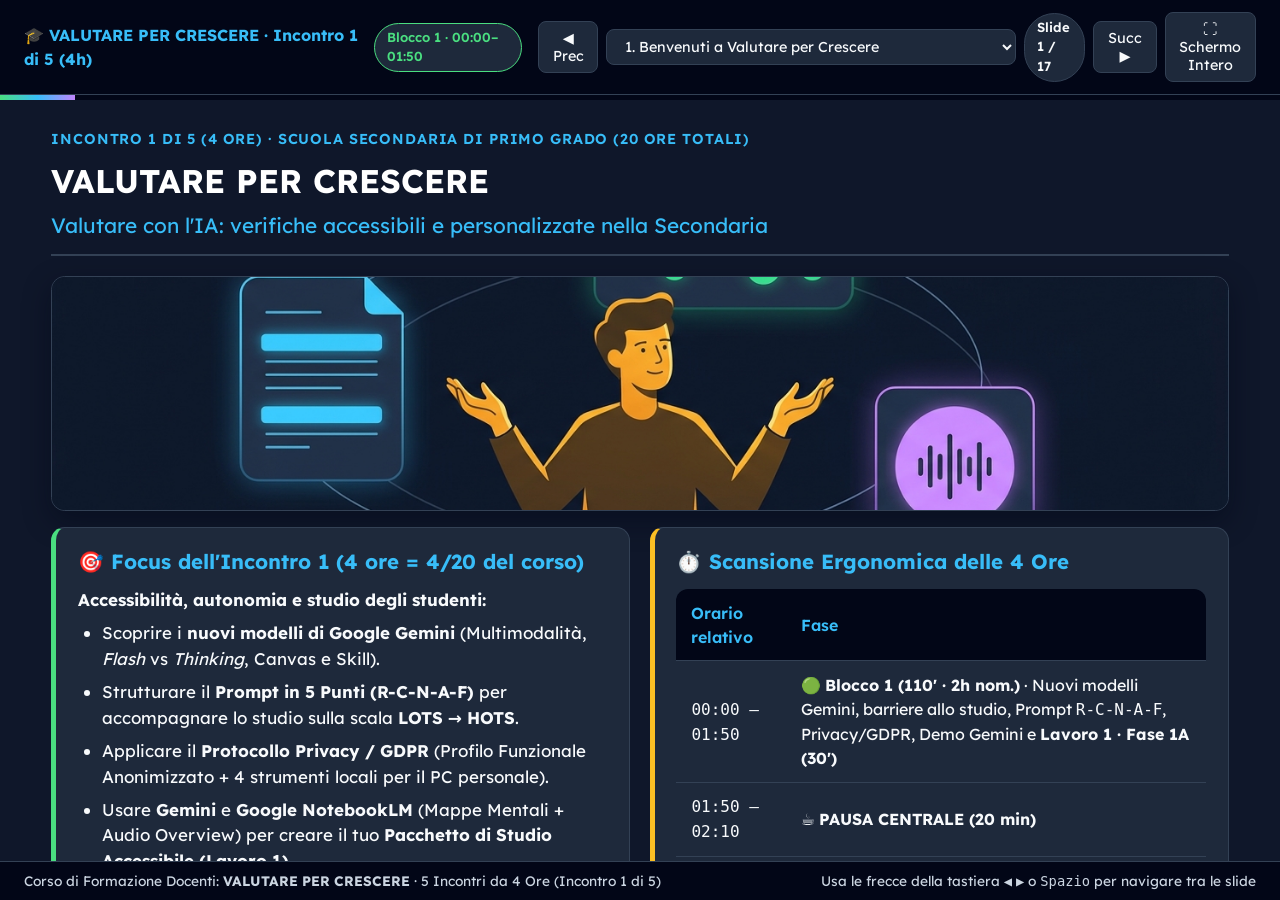
==== commit 4c532c8c: "Aggiornamenti Incontro 2 (dispensa, slide e presentazione aula), allineamenti Incontri 1 e 5, Syllab" ====
--- a/Incontro_1/Incontro_1_Presentazione_Aula.html
+++ b/Incontro_1/Incontro_1_Presentazione_Aula.html
@@ -39,7 +39,7 @@
           <h2>🎯 Focus dell'Incontro 1 (4 ore = 4/20 del corso)</h2>
           <p style="margin-bottom:0.5rem;"><strong>Accessibilità, autonomia e studio degli studenti:</strong></p>
           <ul>
-            <li>Scoprire i <strong>nuovi modelli di Google Gemini</strong> (Multimodalità, <em>Flash</em> vs <em>Thinking</em>, Canvas e Gem).</li>
+            <li>Scoprire i <strong>nuovi modelli di Google Gemini</strong> (Multimodalità, <em>Flash</em> vs <em>Thinking</em>, Canvas e Skill).</li>
             <li>Strutturare il <strong>Prompt in 5 Punti (R-C-N-A-F)</strong> per accompagnare lo studio sulla scala <strong>LOTS → HOTS</strong>.</li>
             <li>Applicare il <strong>Protocollo Privacy / GDPR</strong> (Profilo Funzionale Anonimizzato + 4 strumenti locali per il PC personale).</li>
             <li>Usare <strong>Gemini</strong> e <strong>Google NotebookLM</strong> (Mappe Mentali + Audio Overview) per creare il tuo <strong>Pacchetto di Studio Accessibile (Lavoro 1)</strong>.</li>
@@ -130,7 +130,7 @@
           <tr>
             <td>🔵 <strong>Incontro 2 (4h)</strong></td>
             <td>VerifichIAmo con l'IA — Parte I (<code>4h su 10/20</code>)</td>
-            <td><strong>Lavoro 2 (Fase 2A + 2B)</strong>: Radiografia verifica + Verifica UDL a 3 Livelli (LOTS → HOTS) & Gem</td>
+            <td><strong>Lavoro 2 (Fase 2A + 2B)</strong>: Radiografia verifica + Verifica UDL a 3 Livelli (LOTS → HOTS) &amp; Skill</td>
           </tr>
           <tr>
             <td>🟣 <strong>Incontro 3 (4h)</strong></td>
@@ -177,9 +177,9 @@
             <td>Usi <em>Flash</em> per glossari e testi ad alta leggibilità; usi <em>Thinking</em> per problemi di Matematica, verifiche LOTS→HOTS e <em>"Caccia all'errore"</em>.</td>
           </tr>
           <tr>
-            <td>✍️ <strong>3. Gemini Canvas & Gem</strong></td>
-            <td>Area di editing affiancata (Canvas) e assistenti pre-istruiti salvabili (Gem).</td>
-            <td>Selezioni col mouse solo 3 righe troppo difficili e le semplifichi al volo; salvi le regole della tua materia in un Gem.</td>
+            <td>✍️ <strong>3. Gemini Canvas &amp; Skill</strong></td>
+            <td>Area di editing affiancata (Canvas) e competenze/assistenti pre-istruiti salvabili (Skill).</td>
+            <td>Selezioni col mouse solo 3 righe troppo difficili e le semplifichi al volo; salvi le regole della tua materia in una Skill.</td>
           </tr>
           <tr>
             <td>📄 <strong>4. Esportazione 1-Clic in Workspace</strong></td>
@@ -434,12 +434,48 @@
     <!-- SLIDE 10 -->
     <section class="slide" data-block="Blocco 1 · 00:00–01:50" data-badge="b1" data-title="10. Demo Live 1 & Lavoro 1 · Fase 1A (30')">
       <div class="slide-header">
-        <div class="slide-kicker">Demo Live 1 (10') + 🛠️ LAVORO PRATICO 1 · FASE 1A (30' · 3 Micro-Step: 5' + 15' + 10')</div>
+        <div class="slide-kicker">Demo Live 1 (10') + 🛠️ LAVORO PRATICO 1 · FASE 1A (30' · 3 Micro-Step)</div>
         <h1>Dalla Foto del Libro alla Scheda Easy-to-Read in Gemini Canvas</h1>
       </div>
-      <p style="margin-bottom:0.5rem;"><strong>Step 1A.1 (5'):</strong> prova un prompt ingenuo su un tuo testo (o dal <em>Kit Materiali Campione</em>) → <strong>Step 1A.2 (15'):</strong> lancia il Prompt <code>R-C-N-A-F</code> qui sotto → <strong>Step 1A.3 (10'):</strong> valida, clicca <strong>Esporta in Documenti</strong>, imposta <strong>Lexend 12 pt (1,5)</strong> e salva in <code>01_Incontro1_Studio_Accessibile</code>.</p>
-      <img class="hero-banner" style="max-height:155px; margin-bottom:0.65rem;" src="../assets/img/prima_dopo_easy.jpg" alt="Trasformazione visiva da pagina densa a scheda Easy-to-Read" />
-      <div class="prompt-box"><button class="copy-btn" onclick="copyPrompt(this)">📋 Copia Prompt Template 1</button>[R - RUOLO] Agisci come un docente esperto di [MATERIA] nella Scuola Secondaria di Primo Grado e specialista in didattica inclusiva UDL.
+
+      <div class="steps-grid">
+        <div class="step-card step-green">
+          <div class="step-card-top">
+            <span class="step-num">Step 1A.1</span>
+            <span class="step-time">5 min</span>
+          </div>
+          <h2>🔥 Confronto Lampo</h2>
+          <p>Scegli un tuo testo (o dal <em>Kit Campione</em>) e lancia un <strong>prompt ingenuo</strong> di 1 riga su <code>gemini.google.com</code> per osservarne i limiti.</p>
+          <button type="button" class="step-open-btn" onclick="openStepModal('modal-step-1a1', this)">🔍 Apri passaggi &amp; screenshot</button>
+        </div>
+
+        <div class="step-card step-blue">
+          <div class="step-card-top">
+            <span class="step-num">Step 1A.2</span>
+            <span class="step-time">15 min</span>
+          </div>
+          <h2>⚡ Prompt R-C-N-A-F &amp; Canvas</h2>
+          <p>Usa il <strong>Profilo Funzionale Anonimizzato</strong>, carica foto/testo con il <strong>Prompt Template 1</strong> e rifinisci un paragrafo in <strong>Gemini Canvas</strong>.</p>
+          <button type="button" class="step-open-btn" onclick="openStepModal('modal-step-1a2', this)">🔍 Apri passaggi &amp; screenshot</button>
+        </div>
+
+        <div class="step-card step-purple">
+          <div class="step-card-top">
+            <span class="step-num">Step 1A.3</span>
+            <span class="step-time">10 min</span>
+          </div>
+          <h2>✅ Validazione, Lexend &amp; Drive</h2>
+          <p>Controlla i nuclei (<em>Human-in-the-Loop</em>), clicca <strong>Esporta in Documenti</strong>, imposta <strong>Lexend 12 pt (1,5 · sinistra)</strong> e salva in Drive.</p>
+          <button type="button" class="step-open-btn" onclick="openStepModal('modal-step-1a3', this)">🔍 Apri passaggi &amp; screenshot</button>
+        </div>
+      </div>
+
+      <details class="prompt-accordion">
+        <summary>
+          <span>📋 Prompt Template 1 — Struttura R-C-N-A-F (pronto da copiare in Step 1A.2)</span>
+          <span class="accordion-hint"></span>
+        </summary>
+        <div class="prompt-box"><button class="copy-btn" onclick="copyPrompt(this)">📋 Copia Prompt Template 1</button>[R - RUOLO] Agisci come un docente esperto di [MATERIA] nella Scuola Secondaria di Primo Grado e specialista in didattica inclusiva UDL.
 [C - CLASSE] Lavoriamo per una classe [1ª / 2ª / 3ª] media (studenti di [11 / 12 / 13] anni).
 [N - NUCLEI E SCALA COGNITIVA] Partendo dal testo o dall'immagine allegata su [ARGOMENTO], conserva tutti i concetti fondamentali della disciplina ma riorganizzali per accompagnare lo studente dal semplice ricordare (LOTS 1) alla comprensione delle relazioni causa-effetto e all'applicazione pratica (LOTS 2 e 3).
 [A - ACCESSIBILITÀ E PROFILO FUNZIONALE] Applica rigorosamente le regole Easy-to-Read per studenti con affaticamento nella lettura e memoria di lavoro fragile:
@@ -450,7 +486,120 @@
 1. TESTO AD ALTA LEGGIBILITÀ (con paragrafi titolati e parole chiave in grassetto);
 2. TABELLA GLOSSARIO (colonne: Termine tecnico | Spiegazione semplice | Esempio concreto quotidiano);
 3. TRE DOMANDE GUIDA ALLO STUDIO graduate (1 sul Ricordare con banca parole, 1 sul Comprendere, 1 sull'Applicare), ciascuna accompagnata da un suggerimento "[Aiuto: ...]".</div>
-      <div class="timer-widget" data-minutes="30" data-label="Lavoro Pratico 1 · Fase 1A (5' + 15' + 10')"></div>
+      </details>
+
+      <div class="trainer-note">
+        💡 <strong>Clicca su ciascuno dei 3 Step</strong> per aprire la finestra guida con i passaggi dettagliati e lo screenshot esplicativo, oppure apri il menu a scomparsa qui sopra per copiare il <strong>Prompt Template 1</strong>.
+      </div>
+
+      <!-- MODAL STEP 1A.1 -->
+      <div id="modal-step-1a1" class="step-modal" role="dialog" aria-modal="true" aria-labelledby="modal-title-1a1" aria-hidden="true">
+        <div class="step-modal-dialog">
+          <div class="step-modal-header">
+            <div class="step-modal-title-wrap">
+              <span class="step-modal-kicker">Lavoro Pratico 1 · Fase 1A · 5 minuti</span>
+              <h3 id="modal-title-1a1">🔥 Step 1A.1 — Riscaldamento "Confronto Lampo"</h3>
+            </div>
+            <button type="button" class="modal-close-btn" onclick="closeStepModal()">✕ Chiudi</button>
+          </div>
+          <div class="step-modal-body">
+            <ol>
+              <li><strong>Scegli il testo di partenza</strong>: prendi una pagina del tuo libro di testo o una breve dispensa disciplinare (1ª, 2ª o 3ª media) su cui lavorerai lungo tutti e 5 gli incontri. Se non hai un testo pronto, usa uno dei 4 brani del <a href="../Materiali_Trasversali/04_Kit_Materiali_Campione_Pronti_Aula.html" target="_blank" rel="noopener noreferrer">Kit Materiali Campione ↗</a>.</li>
+              <li><strong>Apri Google Gemini</strong>: collegati a <a href="https://gemini.google.com" target="_blank" rel="noopener noreferrer">gemini.google.com ↗</a> con il tuo account Google.</li>
+              <li><strong>Lancia un prompt ingenuo di 1 riga</strong>: clicca <strong>"+ Nuova chat"</strong>, incolla il testo e scrivi una richiesta generica (es. <em>"Riassumi questo testo per la scuola media e fai 3 domande"</em>).</li>
+              <li><strong>Osserva i 3 limiti tipici in 30 secondi</strong>: muro di testo continuo, lessico tecnico non spiegato (o eliminato) e domande solo mnemoniche (<code>LOTS 1</code>) prive di aiuti.</li>
+            </ol>
+            <figure class="step-modal-figure">
+              <img src="../Materiali_Trasversali/assets_lavoro1/01_step1a1_prompt_ingenuo.png" alt="Screenshot guida Step 1A.1: prompt ingenuo su Gemini e limiti dell'output" />
+              <figcaption>Guida visiva Step 1A.1 — I 3 limiti tipici di un prompt non guidato.</figcaption>
+            </figure>
+          </div>
+          <div class="step-modal-footer">
+            <span style="font-size:0.84rem; color:var(--muted);">Premi <code>Esc</code> o clicca fuori per chiudere</span>
+            <div class="step-modal-nav">
+              <button type="button" onclick="switchStepModal('modal-step-1a2')">Step 1A.2 ▶</button>
+            </div>
+          </div>
+        </div>
+      </div>
+
+      <!-- MODAL STEP 1A.2 -->
+      <div id="modal-step-1a2" class="step-modal" role="dialog" aria-modal="true" aria-labelledby="modal-title-1a2" aria-hidden="true">
+        <div class="step-modal-dialog">
+          <div class="step-modal-header">
+            <div class="step-modal-title-wrap">
+              <span class="step-modal-kicker">Lavoro Pratico 1 · Fase 1A · 15 minuti</span>
+              <h3 id="modal-title-1a2">⚡ Step 1A.2 — Prompt R-C-N-A-F, Upload Multimodale e Gemini Canvas</h3>
+            </div>
+            <button type="button" class="modal-close-btn" onclick="closeStepModal()">✕ Chiudi</button>
+          </div>
+          <div class="step-modal-body">
+            <ol>
+              <li><strong>Scegli il Profilo Funzionale Anonimizzato (GDPR)</strong>: apri la Parte 2 del <a href="../Materiali_Trasversali/03_Kit_Privacy_GDPR_e_Strumenti_Locali.html" target="_blank" rel="noopener noreferrer">Kit Privacy GDPR ↗</a> e verifica di non inserire mai nomi, classi identificabili o codici diagnostici (es. ICD-10).</li>
+              <li><strong>Apri una nuova chat pulita</strong> su <code>gemini.google.com</code> (<strong>"+ Nuova chat"</strong>) per evitare interferenze dalla prova precedente.</li>
+              <li><strong>Scegli il tuo binario operativo</strong>:</li>
+            </ol>
+            <div class="step-modal-tracks">
+              <div class="step-track base">
+                <strong>🟢 Binario Base ("Pronti Via")</strong><br/>
+                Incolla direttamente il <strong>Prompt Template 1 (<code>R-C-N-A-F</code>)</strong> seguito dal testo di partenza e premi <strong>Invia</strong>.
+              </div>
+              <div class="step-track pro">
+                <strong>🔵 Binario Approfondimento (Multimodale + Canvas)</strong><br/>
+                Clicca <strong><code>+</code></strong> per allegare la <strong>foto/PDF</strong> della pagina del libro, attiva il pulsante <strong>Canvas</strong>, incolla il Prompt Template 1 e invia.
+              </div>
+            </div>
+            <ol start="4">
+              <li><strong>Rifinitura chirurgica in Canvas</strong>: nel pannello laterale destro seleziona col mouse una singola frase ancora densa e clicca sugli strumenti rapidi (<strong>"Semplifica"</strong> o <strong>"Accorcia"</strong>) senza rigenerare tutta la scheda.</li>
+            </ol>
+            <figure class="step-modal-figure">
+              <img src="../Materiali_Trasversali/assets_lavoro1/02_step1a2_gemini_canvas_rcnaf.png" alt="Screenshot guida Step 1A.2: upload foto, Canvas e Prompt R-C-N-A-F" />
+              <figcaption>Guida visiva Step 1A.2 — Caricamento foto (+), attivazione Canvas, Prompt R-C-N-A-F e modifica mirata.</figcaption>
+            </figure>
+          </div>
+          <div class="step-modal-footer">
+            <div class="step-modal-nav">
+              <button type="button" onclick="switchStepModal('modal-step-1a1')">◀ Step 1A.1</button>
+            </div>
+            <div class="step-modal-nav">
+              <button type="button" onclick="switchStepModal('modal-step-1a3')">Step 1A.3 ▶</button>
+            </div>
+          </div>
+        </div>
+      </div>
+
+      <!-- MODAL STEP 1A.3 -->
+      <div id="modal-step-1a3" class="step-modal" role="dialog" aria-modal="true" aria-labelledby="modal-title-1a3" aria-hidden="true">
+        <div class="step-modal-dialog">
+          <div class="step-modal-header">
+            <div class="step-modal-title-wrap">
+              <span class="step-modal-kicker">Lavoro Pratico 1 · Fase 1A · 10 minuti</span>
+              <h3 id="modal-title-1a3">✅ Step 1A.3 — Validazione, Esportazione in Documenti, Lexend &amp; Drive</h3>
+            </div>
+            <button type="button" class="modal-close-btn" onclick="closeStepModal()">✕ Chiudi</button>
+          </div>
+          <div class="step-modal-body">
+            <ol>
+              <li><strong>Validazione <em>Human-in-the-Loop</em></strong>: rileggi la scheda generata e controlla che i nuclei disciplinari siano esatti, privi di allucinazioni e con i termini tecnici conservati e spiegati bene.</li>
+              <li><strong>Esporta in 1 clic</strong>: clicca su <strong>"Esporta in Documenti"</strong> (in alto a destra in Canvas o sotto la risposta in chat) per creare il file in <strong>Google Documenti</strong>.</li>
+              <li><strong>Imposta l'alta leggibilità</strong>: premi <code>Ctrl + A</code> (o <code>Cmd + A</code> su Mac) e applica font <strong>Lexend</strong> (o <em>Atkinson Hyperlegible</em>), dimensione <strong><code>12 pt</code></strong>, interlinea <strong><code>1,5</code></strong> e <strong>allineamento a sinistra</strong> (mai giustificato!).</li>
+              <li><strong>Rinomina e archivia su Drive</strong>: dai un nome chiaro al file (es. <code>Scheda_Studio_[Argomento]_EasyToRead</code>), clicca l'icona cartella <strong>📁 Sposta</strong> accanto al titolo e salvalo in <code>Corso_Valutare_Per_Crescere / 01_Incontro1_Studio_Accessibile</code>.</li>
+            </ol>
+            <figure class="step-modal-figure">
+              <img src="../Materiali_Trasversali/assets_lavoro1/03_step1a3_docs_lexend_drive.png" alt="Screenshot guida Step 1A.3: formattazione Lexend 12pt, interlinea 1,5 e salvataggio in Drive" />
+              <figcaption>Guida visiva Step 1A.3 — Formattazione Lexend in Google Documenti e spostamento nella cartella Drive.</figcaption>
+            </figure>
+          </div>
+          <div class="step-modal-footer">
+            <div class="step-modal-nav">
+              <button type="button" onclick="switchStepModal('modal-step-1a2')">◀ Step 1A.2</button>
+            </div>
+            <div class="step-modal-nav">
+              <button type="button" onclick="closeStepModal()">✅ Ho completato la Fase 1A</button>
+            </div>
+          </div>
+        </div>
+      </div>
     </section>
 
     <!-- SLIDE 11 (PAUSA CENTRALE) -->
@@ -657,7 +806,7 @@
             <li>Dal Prompt di studio al <strong>Prompt di Verifica (<code>R-C-N-A-F</code>)</strong>;</li>
             <li>Radiografia di una verifica reale con <strong>Gemini Multimodale</strong>;</li>
             <li>Progettazione della <strong>Verifica UDL su 3 Livelli</strong> (Facilitata/Equipollente, Standard, Potenziamento) con il modello di <strong>Ragionamento (<em>Thinking</em>)</strong>, la scala <strong>LOTS → HOTS</strong> e la <em>"Caccia all'errore"</em>;</li>
-            <li>Creazione del tuo <strong>Gem disciplinare permanente</strong>.</li>
+            <li>Creazione della tua <strong>Skill disciplinare permanente</strong>.</li>
           </ul>
         </div>
       </div>
--- a/assets/presentazione.css
+++ b/assets/presentazione.css
@@ -513,6 +513,344 @@
   color: var(--muted);
 }
 
+/* Highlighted Step Cards + Interactive Step Popups & Collapsible Prompt */
+.steps-grid {
+  display: grid;
+  grid-template-columns: repeat(3, 1fr);
+  gap: 1.1rem;
+  margin-top: 0.75rem;
+}
+
+.step-card {
+  background: var(--card);
+  border: 1px solid var(--border);
+  border-top: 4px solid var(--accent);
+  border-radius: 0.9rem;
+  padding: 1.05rem 1.2rem;
+  display: flex;
+  flex-direction: column;
+  gap: 0.6rem;
+  box-shadow: 0 8px 22px rgba(2, 6, 23, 0.35);
+  transition: transform 0.18s ease, border-color 0.18s ease;
+}
+
+.step-card:hover {
+  transform: translateY(-2px);
+}
+
+.step-card.step-green { border-top-color: var(--accent-green); }
+.step-card.step-blue { border-top-color: var(--accent); }
+.step-card.step-purple { border-top-color: var(--accent-purple); }
+
+.step-card-top {
+  display: flex;
+  align-items: center;
+  justify-content: space-between;
+  gap: 0.5rem;
+}
+
+.step-num {
+  display: inline-flex;
+  align-items: center;
+  gap: 0.4rem;
+  font-size: 0.82rem;
+  font-weight: 700;
+  text-transform: uppercase;
+  letter-spacing: 0.05em;
+  padding: 0.22rem 0.62rem;
+  border-radius: 999px;
+  background: rgba(56, 189, 248, 0.14);
+  color: var(--accent);
+  border: 1px solid rgba(56, 189, 248, 0.45);
+}
+
+.step-green .step-num {
+  background: rgba(74, 222, 128, 0.14);
+  color: var(--accent-green);
+  border-color: rgba(74, 222, 128, 0.45);
+}
+
+.step-purple .step-num {
+  background: rgba(192, 132, 252, 0.14);
+  color: var(--accent-purple);
+  border-color: rgba(192, 132, 252, 0.45);
+}
+
+.step-time {
+  font-size: 0.8rem;
+  font-weight: 700;
+  color: var(--accent-amber);
+  background: rgba(251, 191, 36, 0.12);
+  border: 1px solid rgba(251, 191, 36, 0.4);
+  padding: 0.18rem 0.55rem;
+  border-radius: 999px;
+}
+
+.step-card h2 {
+  font-size: 1.15rem;
+  color: #ffffff;
+  margin-bottom: 0;
+  line-height: 1.3;
+}
+
+.step-card p {
+  font-size: 0.93rem;
+  color: var(--muted);
+  line-height: 1.48;
+  flex: 1;
+}
+
+.step-open-btn {
+  margin-top: 0.25rem;
+  width: 100%;
+  display: inline-flex;
+  align-items: center;
+  justify-content: center;
+  gap: 0.4rem;
+  background: #0f172a;
+  color: var(--accent);
+  border: 1px solid var(--accent);
+  font-weight: 700;
+  font-size: 0.86rem;
+  padding: 0.5rem 0.8rem;
+  border-radius: 0.55rem;
+}
+
+.step-open-btn:hover {
+  background: rgba(56, 189, 248, 0.18);
+  color: #ffffff;
+}
+
+.step-green .step-open-btn {
+  color: var(--accent-green);
+  border-color: var(--accent-green);
+}
+
+.step-green .step-open-btn:hover {
+  background: rgba(74, 222, 128, 0.18);
+  color: #ffffff;
+}
+
+.step-purple .step-open-btn {
+  color: var(--accent-purple);
+  border-color: var(--accent-purple);
+}
+
+.step-purple .step-open-btn:hover {
+  background: rgba(192, 132, 252, 0.18);
+  color: #ffffff;
+}
+
+/* Collapsible Prompt Accordion */
+.prompt-accordion {
+  margin-top: 1rem;
+  background: #020617;
+  border: 1px solid var(--accent);
+  border-radius: 0.8rem;
+  overflow: hidden;
+}
+
+.prompt-accordion summary {
+  list-style: none;
+  cursor: pointer;
+  padding: 0.72rem 1.1rem;
+  display: flex;
+  align-items: center;
+  justify-content: space-between;
+  gap: 0.75rem;
+  background: rgba(56, 189, 248, 0.1);
+  color: #ffffff;
+  font-weight: 700;
+  font-size: 0.96rem;
+  user-select: none;
+}
+
+.prompt-accordion summary::-webkit-details-marker {
+  display: none;
+}
+
+.prompt-accordion summary:hover {
+  background: rgba(56, 189, 248, 0.18);
+}
+
+.accordion-hint {
+  font-size: 0.82rem;
+  font-weight: 600;
+  color: var(--accent);
+}
+
+.prompt-accordion[open] .accordion-hint::before {
+  content: "▲ Nascondi";
+}
+
+.prompt-accordion:not([open]) .accordion-hint::before {
+  content: "▼ Mostra testo completo";
+}
+
+.prompt-accordion .prompt-box {
+  margin-top: 0;
+  border: none;
+  border-top: 1px solid var(--border);
+  border-radius: 0;
+  font-size: 0.88rem;
+  padding: 0.9rem 1.15rem;
+}
+
+/* Step Detail Modal Popup */
+.step-modal {
+  position: fixed;
+  inset: 0;
+  z-index: 1000;
+  display: none;
+  align-items: center;
+  justify-content: center;
+  padding: 1.25rem;
+  background: rgba(2, 6, 23, 0.82);
+  backdrop-filter: blur(4px);
+}
+
+.step-modal.is-open {
+  display: flex;
+  animation: fadeIn 0.18s ease;
+}
+
+.step-modal-dialog {
+  width: 100%;
+  max-width: 960px;
+  max-height: 90vh;
+  background: #0f172a;
+  border: 2px solid var(--accent);
+  border-radius: 1rem;
+  box-shadow: 0 24px 60px rgba(0, 0, 0, 0.65);
+  display: flex;
+  flex-direction: column;
+  overflow: hidden;
+}
+
+.step-modal-header {
+  padding: 1rem 1.35rem;
+  background: #020617;
+  border-bottom: 1px solid var(--border);
+  display: flex;
+  align-items: center;
+  justify-content: space-between;
+  gap: 1rem;
+}
+
+.step-modal-title-wrap {
+  display: flex;
+  flex-direction: column;
+  gap: 0.25rem;
+}
+
+.step-modal-kicker {
+  font-size: 0.8rem;
+  font-weight: 700;
+  text-transform: uppercase;
+  letter-spacing: 0.06em;
+  color: var(--accent);
+}
+
+.step-modal-header h3 {
+  font-size: 1.25rem;
+  color: #ffffff;
+}
+
+.modal-close-btn {
+  background: var(--card);
+  color: var(--text);
+  border: 1px solid var(--border);
+  font-weight: 700;
+  padding: 0.4rem 0.85rem;
+  border-radius: 0.5rem;
+  font-size: 0.88rem;
+}
+
+.modal-close-btn:hover {
+  border-color: var(--danger);
+  color: #fecaca;
+}
+
+.step-modal-body {
+  padding: 1.2rem 1.4rem;
+  overflow-y: auto;
+  display: flex;
+  flex-direction: column;
+  gap: 1rem;
+}
+
+.step-modal-body ol {
+  padding-left: 1.45rem;
+  gap: 0.6rem;
+}
+
+.step-modal-body li {
+  font-size: 0.98rem;
+  line-height: 1.55;
+  color: var(--text);
+}
+
+.step-modal-tracks {
+  display: grid;
+  grid-template-columns: 1fr 1fr;
+  gap: 0.85rem;
+}
+
+.step-track {
+  background: var(--card);
+  border: 1px solid var(--border);
+  border-radius: 0.7rem;
+  padding: 0.75rem 0.95rem;
+  font-size: 0.92rem;
+  color: var(--text);
+}
+
+.step-track.base { border-left: 4px solid var(--accent-green); }
+.step-track.pro { border-left: 4px solid var(--accent); }
+
+.step-modal-figure {
+  background: #020617;
+  border: 1px solid var(--border);
+  border-radius: 0.75rem;
+  padding: 0.65rem;
+  text-align: center;
+}
+
+.step-modal-figure img {
+  width: 100%;
+  height: auto;
+  border-radius: 0.5rem;
+  display: block;
+}
+
+.step-modal-figure figcaption {
+  margin-top: 0.45rem;
+  font-size: 0.84rem;
+  color: var(--muted);
+}
+
+.step-modal-footer {
+  padding: 0.8rem 1.35rem;
+  background: #020617;
+  border-top: 1px solid var(--border);
+  display: flex;
+  align-items: center;
+  justify-content: space-between;
+  gap: 0.75rem;
+}
+
+.step-modal-nav {
+  display: flex;
+  gap: 0.5rem;
+}
+
+@media (max-width: 960px) {
+  .steps-grid,
+  .step-modal-tracks {
+    grid-template-columns: 1fr;
+  }
+}
+
 footer {
   background: #020617;
   border-top: 1px solid var(--border);
